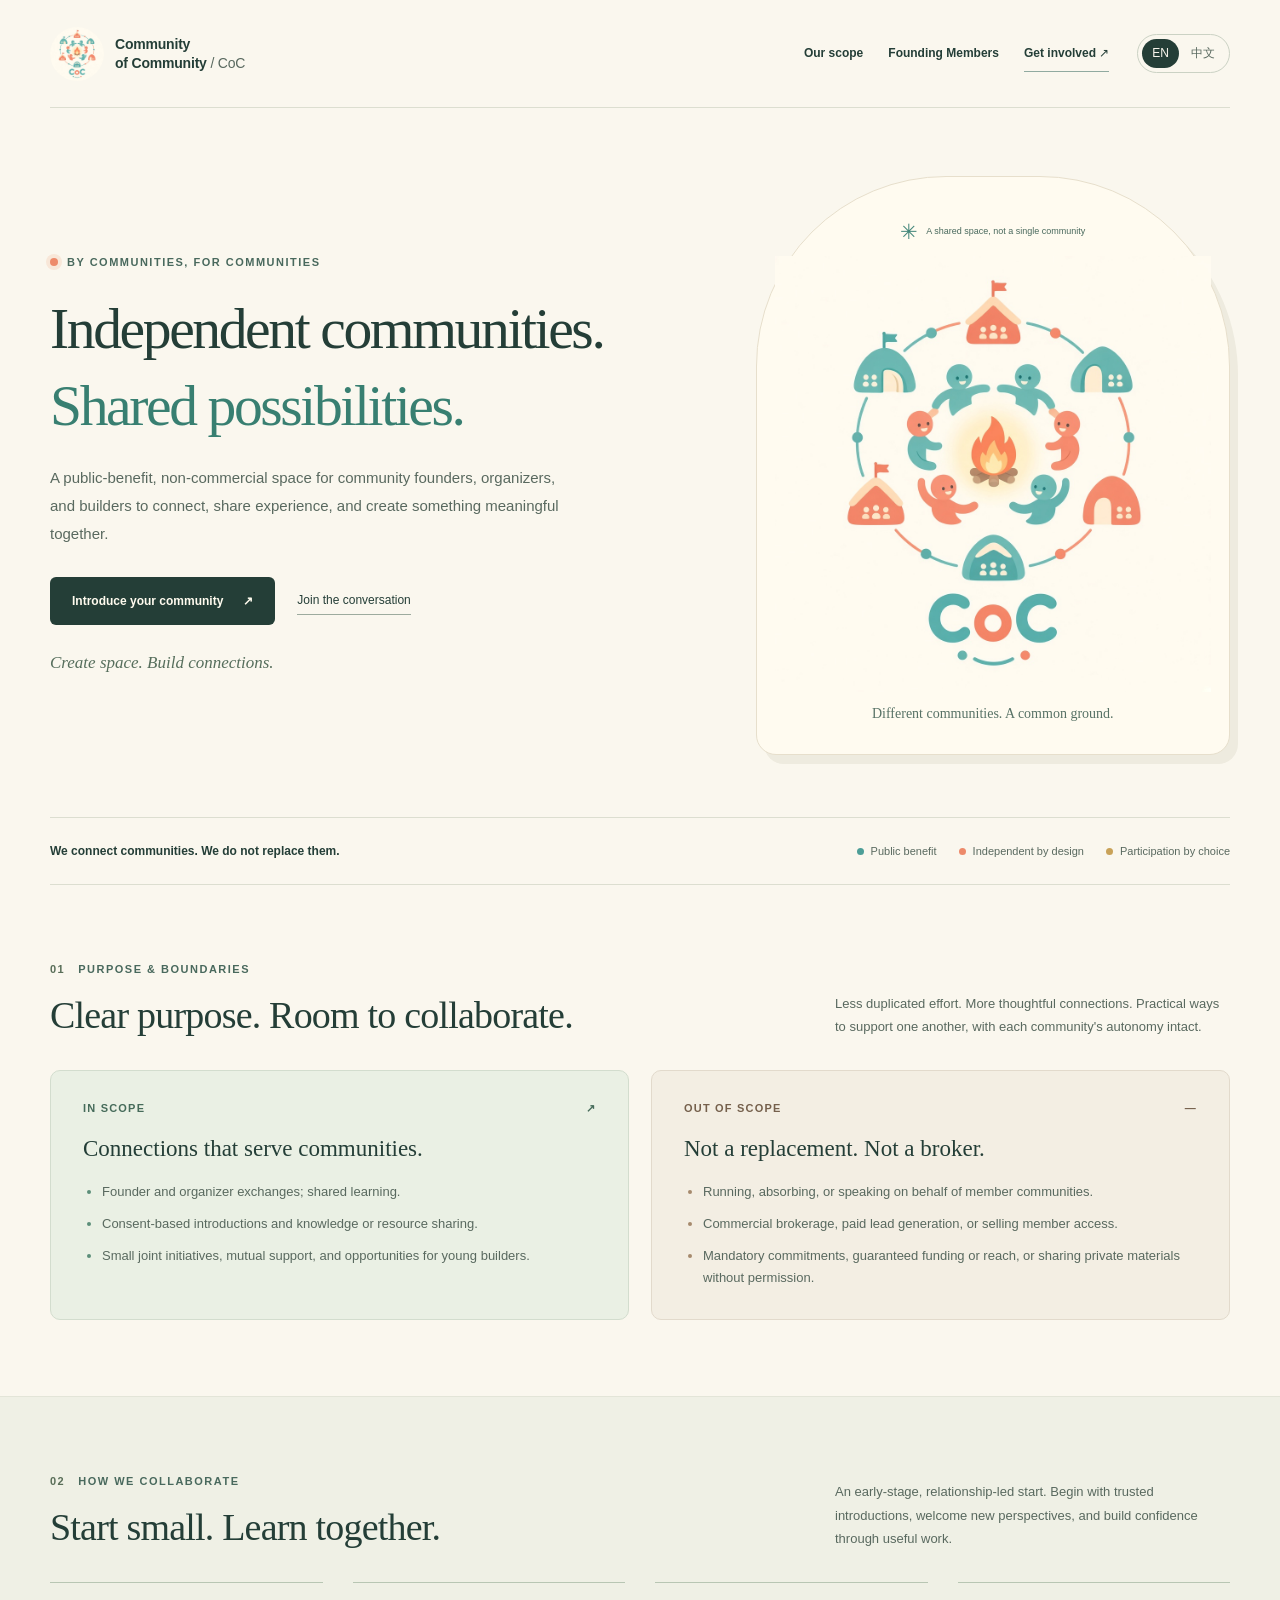
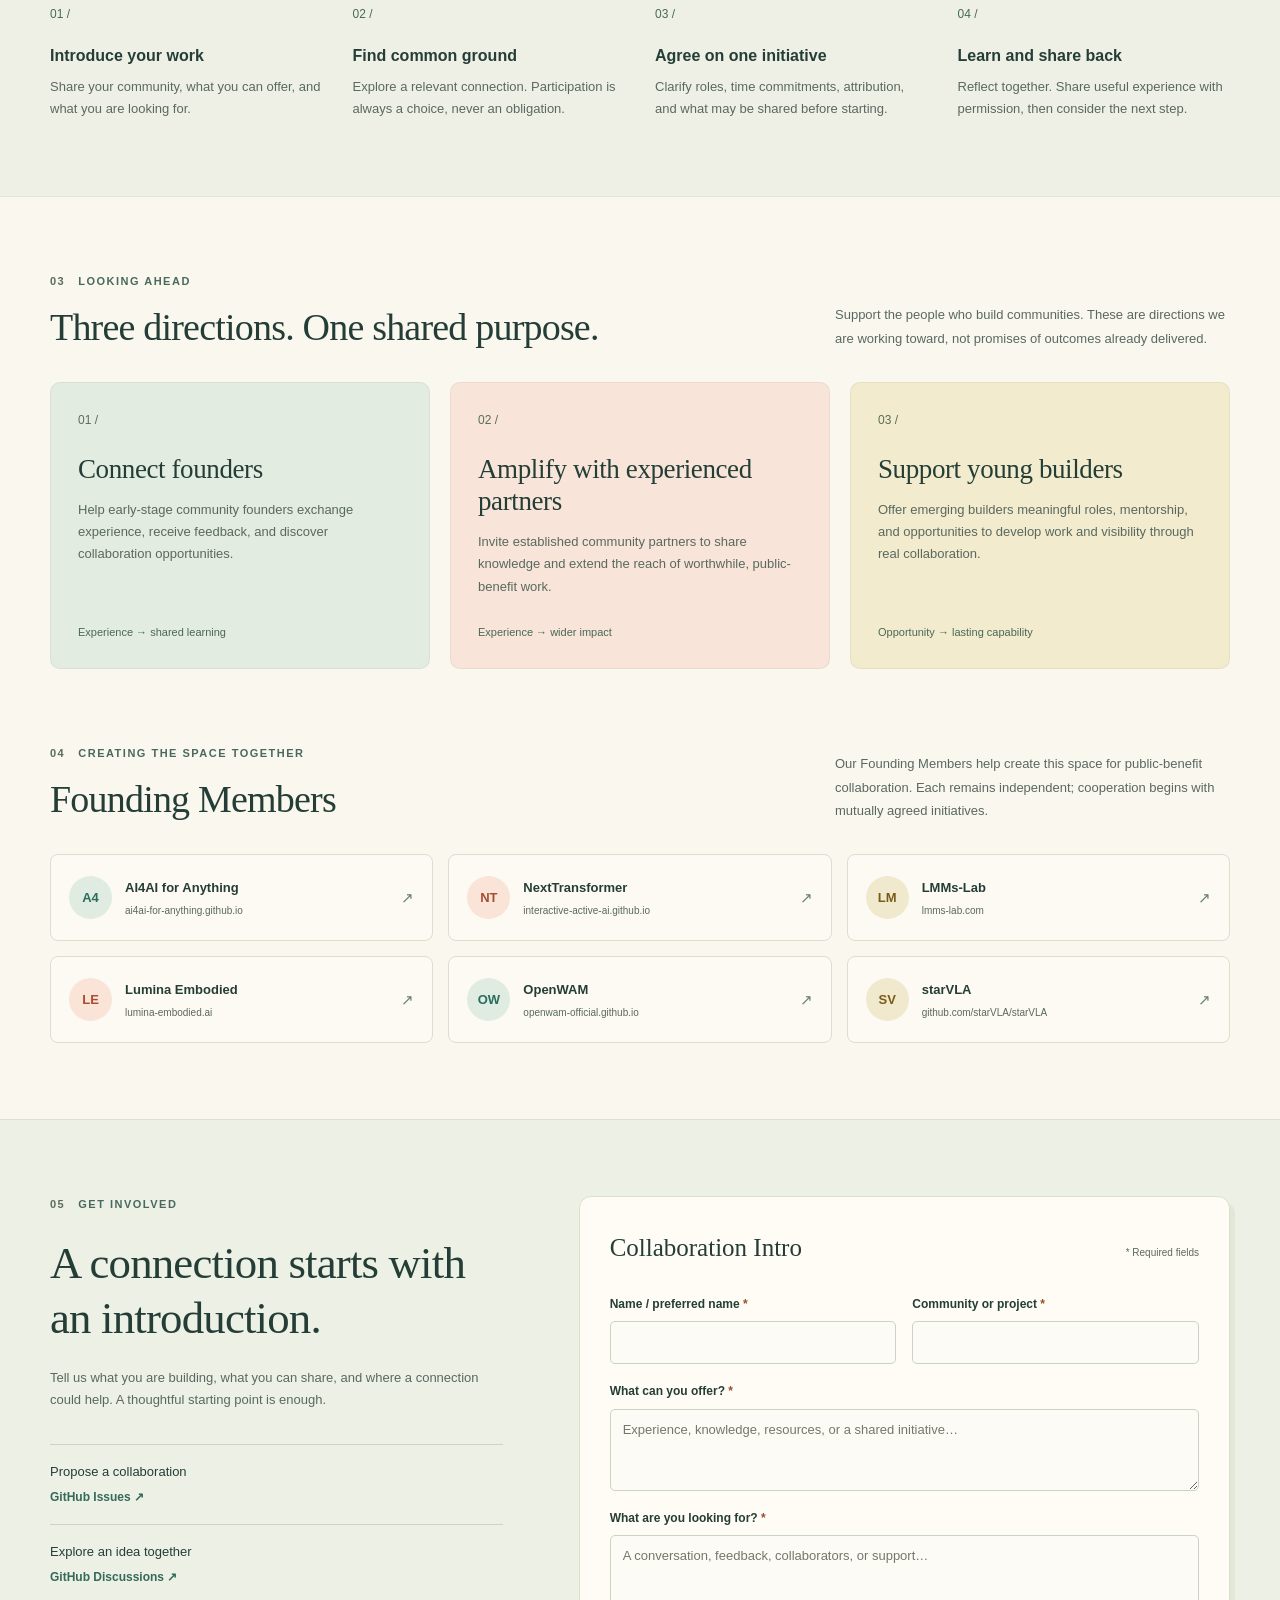
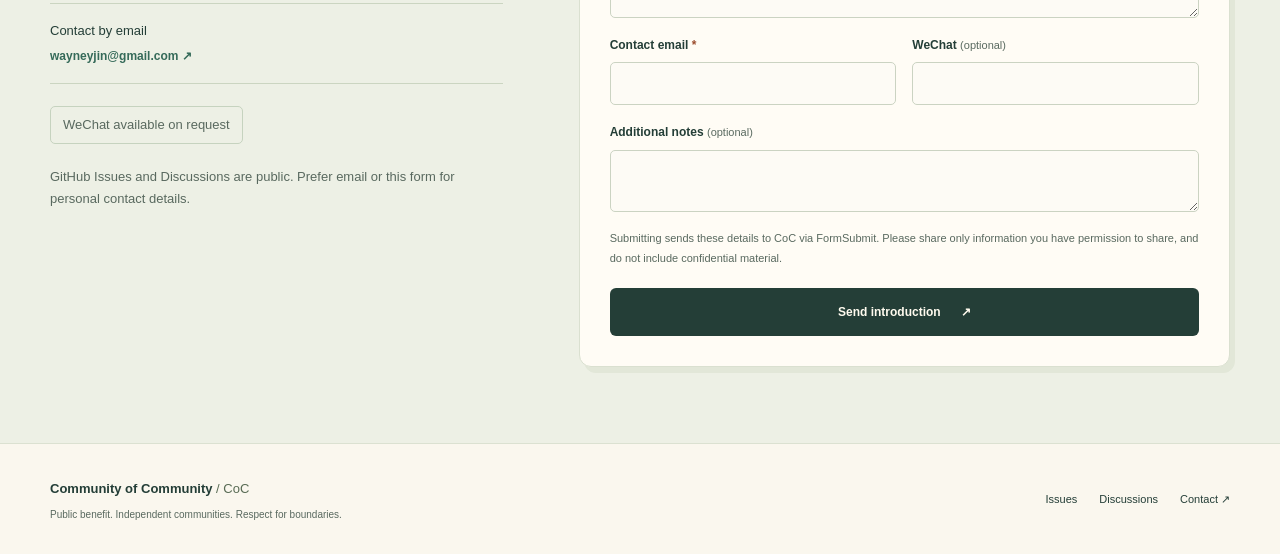
==== docs/index.html @ f5f73487 "Move public site to docs for GitHub Pages. GitHub Pages only allows / or /docs as the publishing pat" ====
<!doctype html>
<html lang="en">
  <head>
    <meta charset="utf-8">
    <meta name="viewport" content="width=device-width, initial-scale=1">
    <meta name="description" content="Community of Community (CoC) is a public-benefit, non-commercial space connecting independent communities through shared learning and collaboration.">
    <meta name="theme-color" content="#faf7ee">
    <meta name="robots" content="index, follow">
    <title>Community of Community — Independent communities. Shared possibilities.</title>
    <link rel="icon" href="assets/coc-logo.png" type="image/png">
    <link rel="stylesheet" href="styles.css">
    <script src="main.js" defer></script>
  </head>
  <body>
    <a class="skip-link" href="#main" data-i18n="skip">Skip to content</a>
    <header class="site-header page-width">
      <a class="brand" href="#top" aria-label="Community of Community">
        <img src="assets/coc-logo.png" width="54" height="54" alt="CoC logo">
        <span>Community<br>of Community<span class="brand-abbreviation"> / CoC</span></span>
      </a>
      <nav class="primary-nav" aria-label="Main navigation" data-i18n-aria="nav.label">
        <a href="#scope" data-i18n="nav.scope">Our scope</a>
        <a href="#members" data-i18n="nav.members">Founding Members</a>
        <a class="nav-contact" href="#collaboration" data-i18n="nav.contact">Get involved ↗</a>
      </nav>
      <div class="language-switch" role="group" aria-label="Language" data-i18n-aria="language.label" hidden>
        <button type="button" data-language="en" aria-pressed="true" lang="en">EN</button>
        <button type="button" data-language="zh" aria-pressed="false" lang="zh-CN">中文</button>
      </div>
    </header>

    <main id="main">
      <section class="hero page-width" id="top" aria-labelledby="hero-title">
        <div class="hero-copy">
          <p class="eyebrow"><span class="status-dot" aria-hidden="true"></span><span data-i18n="hero.eyebrow">By communities, for communities</span></p>
          <h1 id="hero-title"><span data-i18n="hero.titleOne">Independent communities.</span><span class="warm-underline" data-i18n="hero.titleTwo">Shared possibilities.</span></h1>
          <p class="hero-description" data-i18n="hero.description">A public-benefit, non-commercial space for community founders, organizers, and builders to connect, share experience, and create something meaningful together.</p>
          <div class="hero-actions">
            <a class="button button-dark" href="#collaboration"><span data-i18n="hero.action">Introduce your community</span><span aria-hidden="true">↗</span></a>
            <a class="text-link" href="https://github.com/WayneJin0918/Community-of-Community/discussions" data-i18n="hero.discussions">Join the conversation</a>
          </div>
          <p class="hero-footnote" data-i18n="hero.note">Create space. Build connections.</p>
        </div>
        <figure class="hero-visual">
          <div class="visual-topline"><span aria-hidden="true">✳</span><span data-i18n="hero.visualLabel">A shared space, not a single community</span></div>
          <picture>
            <source srcset="assets/coc-logo.png" type="image/png">
            <img class="hero-logo" src="assets/coc-logo.jpg" width="768" height="768" alt="Independent communities connected around a shared campfire" data-i18n-alt="hero.imageAlt" fetchpriority="high">
          </picture>
          <figcaption data-i18n="hero.caption">Different communities. A common ground.</figcaption>
        </figure>
      </section>

      <div class="principles page-width">
        <p data-i18n="principles.summary">We connect communities. We do not replace them.</p>
        <ul aria-label="Principles" data-i18n-aria="principles.label">
          <li><span class="tag-dot teal" aria-hidden="true"></span><span data-i18n="principles.benefit">Public benefit</span></li>
          <li><span class="tag-dot coral" aria-hidden="true"></span><span data-i18n="principles.independence">Independent by design</span></li>
          <li><span class="tag-dot gold" aria-hidden="true"></span><span data-i18n="principles.consent">Participation by choice</span></li>
        </ul>
      </div>

      <section class="section page-width" id="scope" aria-labelledby="scope-title">
        <div class="section-heading">
          <div><p class="eyebrow"><span class="section-number">01</span><span data-i18n="scope.eyebrow">Purpose & boundaries</span></p><h2 id="scope-title" data-i18n="scope.title">Clear purpose. Room to collaborate.</h2></div>
          <p class="section-intro" data-i18n="scope.intro">Less duplicated effort. More thoughtful connections. Practical ways to support one another, with each community's autonomy intact.</p>
        </div>
        <div class="scope-grid">
          <article class="scope-card scope-in">
            <div class="card-topline"><span data-i18n="scope.inLabel">In scope</span><span aria-hidden="true">↗</span></div>
            <h3 data-i18n="scope.inTitle">Connections that serve communities.</h3>
            <ul>
              <li data-i18n="scope.inOne">Founder and organizer exchanges; shared learning.</li>
              <li data-i18n="scope.inTwo">Consent-based introductions and knowledge or resource sharing.</li>
              <li data-i18n="scope.inThree">Small joint initiatives, mutual support, and opportunities for young builders.</li>
            </ul>
          </article>
          <article class="scope-card scope-out">
            <div class="card-topline"><span data-i18n="scope.outLabel">Out of scope</span><span aria-hidden="true">—</span></div>
            <h3 data-i18n="scope.outTitle">Not a replacement. Not a broker.</h3>
            <ul>
              <li data-i18n="scope.outOne">Running, absorbing, or speaking on behalf of member communities.</li>
              <li data-i18n="scope.outTwo">Commercial brokerage, paid lead generation, or selling member access.</li>
              <li data-i18n="scope.outThree">Mandatory commitments, guaranteed funding or reach, or sharing private materials without permission.</li>
            </ul>
          </article>
        </div>
      </section>

      <section class="collaborate-band" id="approach" aria-labelledby="approach-title">
        <div class="section page-width">
          <div class="section-heading">
            <div><p class="eyebrow"><span class="section-number">02</span><span data-i18n="approach.eyebrow">How we collaborate</span></p><h2 id="approach-title" data-i18n="approach.title">Start small. Learn together.</h2></div>
            <p class="section-intro" data-i18n="approach.intro">An early-stage, relationship-led start. Begin with trusted introductions, welcome new perspectives, and build confidence through useful work.</p>
          </div>
          <ol class="steps-grid">
            <li><span class="step-number" aria-hidden="true">01 /</span><h3 data-i18n="approach.oneTitle">Introduce your work</h3><p data-i18n="approach.oneBody">Share your community, what you can offer, and what you are looking for.</p></li>
            <li><span class="step-number" aria-hidden="true">02 /</span><h3 data-i18n="approach.twoTitle">Find common ground</h3><p data-i18n="approach.twoBody">Explore a relevant connection. Participation is always a choice, never an obligation.</p></li>
            <li><span class="step-number" aria-hidden="true">03 /</span><h3 data-i18n="approach.threeTitle">Agree on one initiative</h3><p data-i18n="approach.threeBody">Clarify roles, time commitments, attribution, and what may be shared before starting.</p></li>
            <li><span class="step-number" aria-hidden="true">04 /</span><h3 data-i18n="approach.fourTitle">Learn and share back</h3><p data-i18n="approach.fourBody">Reflect together. Share useful experience with permission, then consider the next step.</p></li>
          </ol>
        </div>
      </section>

      <section class="section page-width" id="goals" aria-labelledby="goals-title">
        <div class="section-heading">
          <div><p class="eyebrow"><span class="section-number">03</span><span data-i18n="goals.eyebrow">Looking ahead</span></p><h2 id="goals-title" data-i18n="goals.title">Three directions. One shared purpose.</h2></div>
          <p class="section-intro" data-i18n="goals.intro">Support the people who build communities. These are directions we are working toward, not promises of outcomes already delivered.</p>
        </div>
        <div class="goals-grid">
          <article class="goal-card goal-teal"><span class="goal-index">01 /</span><h3 data-i18n="goals.oneTitle">Connect founders</h3><p data-i18n="goals.oneBody">Help early-stage community founders exchange experience, receive feedback, and discover collaboration opportunities.</p><span class="goal-tag" data-i18n="goals.oneTag">Experience → shared learning</span></article>
          <article class="goal-card goal-coral"><span class="goal-index">02 /</span><h3 data-i18n="goals.twoTitle">Amplify with experienced partners</h3><p data-i18n="goals.twoBody">Invite established community partners to share knowledge and extend the reach of worthwhile, public-benefit work.</p><span class="goal-tag" data-i18n="goals.twoTag">Experience → wider impact</span></article>
          <article class="goal-card goal-gold"><span class="goal-index">03 /</span><h3 data-i18n="goals.threeTitle">Support young builders</h3><p data-i18n="goals.threeBody">Offer emerging builders meaningful roles, mentorship, and opportunities to develop work and visibility through real collaboration.</p><span class="goal-tag" data-i18n="goals.threeTag">Opportunity → lasting capability</span></article>
        </div>
      </section>

      <section class="section members-section page-width" id="members" aria-labelledby="members-title">
        <div class="section-heading">
          <div><p class="eyebrow"><span class="section-number">04</span><span data-i18n="members.eyebrow">Creating the space together</span></p><h2 id="members-title" data-i18n="members.title">Founding Members</h2></div>
          <p class="section-intro" data-i18n="members.intro">Our Founding Members help create this space for public-benefit collaboration. Each remains independent; cooperation begins with mutually agreed initiatives.</p>
        </div>
        <ul class="member-grid">
          <li><a class="member-card" href="https://ai4ai-for-anything.github.io/" target="_blank" rel="noopener noreferrer"><span class="member-monogram member-teal" aria-hidden="true">A4</span><span class="member-info"><strong>AI4AI for Anything</strong><span>ai4ai-for-anything.github.io</span></span><span aria-hidden="true">↗</span></a></li>
          <li><a class="member-card" href="https://interactive-active-ai.github.io/NextTransformer/" target="_blank" rel="noopener noreferrer"><span class="member-monogram member-coral" aria-hidden="true">NT</span><span class="member-info"><strong>NextTransformer</strong><span>interactive-active-ai.github.io</span></span><span aria-hidden="true">↗</span></a></li>
          <li><a class="member-card" href="https://www.lmms-lab.com/" target="_blank" rel="noopener noreferrer"><span class="member-monogram member-gold" aria-hidden="true">LM</span><span class="member-info"><strong>LMMs-Lab</strong><span>lmms-lab.com</span></span><span aria-hidden="true">↗</span></a></li>
          <li><a class="member-card" href="https://lumina-embodied.ai/" target="_blank" rel="noopener noreferrer"><span class="member-monogram member-coral" aria-hidden="true">LE</span><span class="member-info"><strong>Lumina Embodied</strong><span>lumina-embodied.ai</span></span><span aria-hidden="true">↗</span></a></li>
          <li><a class="member-card" href="https://openwam-official.github.io/" target="_blank" rel="noopener noreferrer"><span class="member-monogram member-teal" aria-hidden="true">OW</span><span class="member-info"><strong>OpenWAM</strong><span>openwam-official.github.io</span></span><span aria-hidden="true">↗</span></a></li>
          <li><a class="member-card" href="https://github.com/starVLA/starVLA" target="_blank" rel="noopener noreferrer"><span class="member-monogram member-gold" aria-hidden="true">SV</span><span class="member-info"><strong>starVLA</strong><span>github.com/starVLA/starVLA</span></span><span aria-hidden="true">↗</span></a></li>
        </ul>
      </section>

      <section class="contact-section" id="collaboration" aria-labelledby="contact-title">
        <div class="section page-width contact-layout">
          <div class="contact-copy">
            <p class="eyebrow"><span class="section-number">05</span><span data-i18n="contact.eyebrow">Get involved</span></p>
            <h2 id="contact-title" data-i18n="contact.title">A connection starts with an introduction.</h2>
            <p data-i18n="contact.intro">Tell us what you are building, what you can share, and where a connection could help. A thoughtful starting point is enough.</p>
            <div class="contact-links">
              <a href="https://github.com/WayneJin0918/Community-of-Community/issues"><span data-i18n="contact.issues">Propose a collaboration</span><span>GitHub Issues ↗</span></a>
              <a href="https://github.com/WayneJin0918/Community-of-Community/discussions"><span data-i18n="contact.discussions">Explore an idea together</span><span>GitHub Discussions ↗</span></a>
              <a href="mailto:wayneyjin@gmail.com"><span data-i18n="contact.email">Contact by email</span><span>wayneyjin@gmail.com ↗</span></a>
            </div>
            <p class="wechat-note" data-wechat data-i18n="contact.wechat">WeChat available on request</p>
            <p class="contact-boundary" data-i18n="contact.boundary">GitHub conversations are shared with people who have repository access. Please use email or this form for personal contact details.</p>
          </div>
          <form class="intro-form" id="intro-form" action="https://formsubmit.co/wayneyjin@gmail.com" method="POST" aria-labelledby="form-title" aria-describedby="form-privacy">
            <div class="form-heading"><h3 id="form-title" data-i18n="form.title">Collaboration Intro</h3><p data-i18n="form.required">* Required fields</p></div>
            <input type="hidden" name="_subject" value="CoC — Collaboration Intro">
            <input type="hidden" name="_template" value="table">
            <input type="hidden" name="_next" value="https://waynejin0918.github.io/Community-of-Community/?submitted=1">
            <div class="honeypot" aria-hidden="true"><label for="form-honey">Leave this field empty</label><input type="text" id="form-honey" name="_honey" tabindex="-1" autocomplete="off"></div>
            <div class="form-row">
              <div class="form-field"><label for="intro-name"><span data-i18n="form.name">Name / preferred name</span> <span aria-hidden="true">*</span></label><input id="intro-name" name="name" autocomplete="name" required maxlength="120"></div>
              <div class="form-field"><label for="intro-community"><span data-i18n="form.community">Community or project</span> <span aria-hidden="true">*</span></label><input id="intro-community" name="community" autocomplete="organization" required maxlength="200"></div>
            </div>
            <div class="form-field"><label for="intro-offer"><span data-i18n="form.offer">What can you offer?</span> <span aria-hidden="true">*</span></label><textarea id="intro-offer" name="offer" required maxlength="3000" rows="3" placeholder="Experience, knowledge, resources, or a shared initiative…" data-i18n-placeholder="form.offerPlaceholder"></textarea></div>
            <div class="form-field"><label for="intro-seeking"><span data-i18n="form.seeking">What are you looking for?</span> <span aria-hidden="true">*</span></label><textarea id="intro-seeking" name="seeking" required maxlength="3000" rows="3" placeholder="A conversation, feedback, collaborators, or support…" data-i18n-placeholder="form.seekingPlaceholder"></textarea></div>
            <div class="form-row">
              <div class="form-field"><label for="intro-email"><span data-i18n="form.email">Contact email</span> <span aria-hidden="true">*</span></label><input type="email" id="intro-email" name="email" autocomplete="email" required maxlength="254"></div>
              <div class="form-field"><label for="intro-wechat"><span data-i18n="form.wechat">WeChat</span> <span class="optional" data-i18n="form.optional">(optional)</span></label><input id="intro-wechat" name="wechat" maxlength="120" autocomplete="off"></div>
            </div>
            <div class="form-field"><label for="intro-notes"><span data-i18n="form.notes">Additional notes</span> <span class="optional" data-i18n="form.optional">(optional)</span></label><textarea id="intro-notes" name="notes" maxlength="3000" rows="2"></textarea></div>
            <p class="form-privacy" id="form-privacy" data-i18n="form.privacy">Submitting sends these details to CoC via FormSubmit. Please share only information you have permission to share, and do not include confidential material.</p>
            <button class="button button-dark submit-button" type="submit"><span data-i18n="form.submit" id="submit-label">Send introduction</span><span aria-hidden="true">↗</span></button>
            <p class="form-status" id="form-status" role="status" aria-live="polite" aria-atomic="true" tabindex="-1"></p>
            <noscript><p class="form-privacy">You can submit without JavaScript. FormSubmit will open a confirmation or thank-you page.</p></noscript>
          </form>
        </div>
      </section>
    </main>

    <footer class="site-footer page-width">
      <div><a class="footer-brand" href="#top">Community of Community <span>/ CoC</span></a><p data-i18n="footer.note">Public benefit. Independent communities. Respect for boundaries.</p></div>
      <nav aria-label="Community links" data-i18n-aria="footer.links"><a href="https://github.com/WayneJin0918/Community-of-Community/issues">Issues</a><a href="https://github.com/WayneJin0918/Community-of-Community/discussions">Discussions</a><a href="mailto:wayneyjin@gmail.com" data-i18n="footer.contact">Contact ↗</a></nav>
    </footer>
  </body>
</html>
---- docs/styles.css ----
:root {
  color-scheme: light;
  --paper: #faf7ee;
  --ink: #243e37;
  --muted: #59695f;
  --line: #dcded0;
  --teal: #4c9e97;
  --coral: #ed8a6a;
  --gold: #c9a258;
  --serif: Georgia, "Times New Roman", "Noto Serif CJK SC", "Songti SC", SimSun, serif;
  --sans: -apple-system, BlinkMacSystemFont, "Segoe UI", "PingFang SC", "Microsoft YaHei", sans-serif;
}

* { box-sizing: border-box; }
html { scroll-behavior: smooth; scroll-padding-top: 28px; }
body { margin: 0; background: var(--paper); color: var(--ink); font-family: var(--sans); font-size: 15px; line-height: 1.7; }
h1, h2, h3, p, figure { margin: 0; }
a { color: inherit; text-decoration: none; }
button, input, textarea { font: inherit; }
button { cursor: pointer; }
img { display: block; max-width: 100%; height: auto; }
[hidden] { display: none !important; }
:focus-visible { outline: 3px solid #377e72; outline-offset: 5px; }
::selection { background: #f3d4b4; color: var(--ink); }
.page-width { width: min(1180px, calc(100% - 96px)); margin-inline: auto; }
.skip-link { position: absolute; top: -100px; left: 20px; z-index: 10; padding: 10px 18px; border-radius: 8px; background: var(--ink); color: var(--paper); }
.skip-link:focus { top: 12px; }

.site-header { display: flex; align-items: center; gap: 28px; min-height: 108px; border-bottom: 1px solid var(--line); }
.brand { display: flex; align-items: center; gap: 11px; margin-right: auto; font-size: 14px; font-weight: 650; line-height: 1.3; letter-spacing: -.2px; }
.brand img { border-radius: 50%; }
.brand-abbreviation { color: var(--muted); font-weight: 400; }
.primary-nav { display: flex; align-items: center; gap: 25px; font-size: 12px; font-weight: 550; }
.primary-nav a { padding-block: 8px; }
.primary-nav a:hover, .site-footer a:hover { color: #2d7b6e; }
.nav-contact { border-bottom: 1px solid #90aaa0; }
.language-switch { display: flex; padding: 4px; gap: 2px; border: 1px solid #cbd2c4; border-radius: 24px; }
.language-switch button { border: 0; border-radius: 20px; padding: 6px 10px; background: transparent; color: var(--muted); font-size: 12px; line-height: 1.4; }
.language-switch button[aria-pressed="true"] { background: var(--ink); color: var(--paper); }
.language-switch button:hover:not([aria-pressed="true"]) { background: #e8ecdf; }

.hero { display: grid; grid-template-columns: 1.35fr 1fr; align-items: center; gap: 65px; padding-block: 68px 62px; }
.eyebrow { display: flex; align-items: center; gap: 9px; font-size: 11px; font-weight: 650; line-height: 1.6; letter-spacing: 1.5px; text-transform: uppercase; color: #49695d; }
.status-dot { width: 8px; height: 8px; background: var(--coral); border-radius: 50%; box-shadow: 0 0 0 4px #f8e7d8; }
h1 { margin-top: 25px; font-family: var(--serif); font-size: clamp(40px, 4.5vw, 62px); line-height: 1.13; font-weight: 500; letter-spacing: -2.4px; }
h1 > span { display: block; }
.warm-underline { margin-top: 12px; color: #387f71; }
.hero-description { max-width: 510px; margin-top: 26px; font-size: 15px; line-height: 1.85; color: var(--muted); }
.hero-actions { display: flex; align-items: center; flex-wrap: wrap; gap: 22px; margin-top: 29px; }
.button { display: inline-flex; align-items: center; justify-content: center; gap: 20px; padding: 14px 21px; border: 1px solid transparent; border-radius: 6px; font-size: 12px; font-weight: 600; line-height: 1.5; transition: background .2s, transform .2s; }
.button-dark { background: var(--ink); color: #fffbef; }
.button-dark:hover:not(:disabled) { background: #356458; transform: translateY(-2px); }
.button:disabled { cursor: wait; opacity: .7; }
.text-link { padding-block: 4px; border-bottom: 1px solid #9dab9e; font-size: 12px; }
.text-link:hover { border-color: var(--ink); }
.hero-footnote { margin-top: 24px; font-family: var(--serif); font-size: 17px; font-style: italic; color: #566e5c; }
.hero-visual { padding: 27px 18px 28px; background: #fffbf0; border: 1px solid #e7dfcc; border-radius: 190px 190px 20px 20px; box-shadow: 8px 9px 0 #eeebdf; }
.visual-topline { display: flex; align-items: center; justify-content: center; gap: 8px; margin-top: 10px; font-size: 9px; color: #49695d; }
.visual-topline > span:first-child { font-size: 21px; color: #43867a; }
.hero-logo { width: 100%; margin-block: 6px 10px; }
.hero-visual figcaption { text-align: center; font-family: var(--serif); font-size: 14px; color: #587266; }
.principles { display: flex; align-items: center; justify-content: space-between; gap: 24px; border-block: 1px solid var(--line); padding-block: 23px; font-size: 12px; }
.principles > p { font-weight: 550; }
.principles ul { display: flex; flex-wrap: wrap; gap: 22px; list-style: none; margin: 0; padding: 0; font-size: 11px; color: var(--muted); }
.principles li { display: flex; align-items: center; gap: 7px; }
.tag-dot { width: 7px; height: 7px; border-radius: 50%; flex-shrink: 0; }
.teal { background: var(--teal); }
.coral { background: var(--coral); }
.gold { background: var(--gold); }

.section { padding-block: 76px; }
.section-heading { display: flex; align-items: flex-end; justify-content: space-between; gap: 48px; margin-bottom: 32px; }
.section-heading > div { flex: 1.4; }
.section-number { color: #596e58; margin-right: 4px; font-variant-numeric: tabular-nums; }
h2 { margin-top: 13px; font-family: var(--serif); font-size: clamp(28px, 3vw, 38px); line-height: 1.22; font-weight: 500; letter-spacing: -.8px; }
.section-intro { flex: 1; max-width: 395px; font-size: 13px; line-height: 1.8; color: var(--muted); }
.scope-grid { display: grid; grid-template-columns: 1fr 1fr; gap: 22px; }
.scope-card { padding: 28px 32px 30px; border: 1px solid #d3ddce; border-radius: 10px; }
.scope-in { background: #eaf0e4; }
.scope-out { background: #f3eee3; border-color: #e2dacc; }
.card-topline { display: flex; justify-content: space-between; text-transform: uppercase; font-size: 11px; font-weight: 650; letter-spacing: 1.2px; color: #466b5a; }
.scope-out .card-topline { color: #75604c; }
.scope-card h3 { margin-top: 15px; font-family: var(--serif); font-size: 23px; font-weight: 500; line-height: 1.35; }
.scope-card ul { padding-left: 19px; margin-block: 17px 0; color: var(--muted); font-size: 13px; }
.scope-card li + li { margin-top: 10px; }
.scope-card li::marker { color: #5c8e79; }
.scope-out li::marker { color: #a68a6d; }
.collaborate-band { background: #eff0e5; border-block: 1px solid #e3e5d8; }
.steps-grid { display: grid; grid-template-columns: repeat(4, minmax(0, 1fr)); gap: 30px; list-style: none; margin: 0; padding: 0; }
.steps-grid li { padding-top: 17px; border-top: 1px solid #b8c6b3; }
.step-number { color: #466b55; font-size: 12px; font-variant-numeric: tabular-nums; }
.steps-grid h3 { margin-block: 18px 9px; font-size: 16px; line-height: 1.45; font-weight: 600; }
.steps-grid p { color: var(--muted); font-size: 13px; }
.goals-grid { display: grid; grid-template-columns: repeat(3, minmax(0, 1fr)); gap: 20px; }
.goal-card { display: flex; flex-direction: column; padding: 27px; border: 1px solid #243e3710; border-radius: 10px; }
.goal-teal { background: #e3ece1; }
.goal-coral { background: #f8e4d8; }
.goal-gold { background: #f2ebce; }
.goal-index { color: #596d59; font-size: 12px; }
.goal-card h3 { margin-block: 22px 14px; font-family: var(--serif); font-size: 27px; font-weight: 500; line-height: 1.2; letter-spacing: -.4px; }
.goal-card p { color: var(--muted); font-size: 13px; }
.goal-tag { display: block; margin-top: auto; padding-top: 25px; color: #496857; font-size: 11px; }
.members-section { padding-top: 0; }
.member-grid { display: grid; grid-template-columns: repeat(3, minmax(0, 1fr)); gap: 15px; list-style: none; margin: 0; padding: 0; }
.member-card { display: flex; align-items: center; gap: 13px; height: 100%; padding: 21px 18px; border: 1px solid var(--line); border-radius: 8px; background: #fdfaf3; transition: border-color .2s, transform .2s; }
.member-card:hover { border-color: #83aa95; transform: translateY(-3px); }
.member-monogram { display: grid; place-items: center; width: 43px; height: 43px; border-radius: 50%; flex-shrink: 0; font-size: 13px; font-weight: 650; }
.member-teal { background: #e0ece2; color: #286d60; }
.member-coral { background: #fae3d7; color: #a74d32; }
.member-gold { background: #f1e9ce; color: #795b19; }
.member-info { flex: 1; min-width: 0; }
.member-info strong { display: block; font-size: 13px; font-weight: 600; }
.member-info > span { display: block; margin-top: 3px; color: var(--muted); font-size: 10px; overflow-wrap: anywhere; }
.member-card > span:last-child { color: #68836c; }

.contact-section { background: #edf0e5; border-block: 1px solid #dbe1d1; }
.contact-layout { display: grid; grid-template-columns: .82fr 1.18fr; gap: 76px; align-items: start; }
.contact-copy h2 { margin-top: 22px; font-size: clamp(34px, 3.5vw, 45px); }
.contact-copy > p:not(.eyebrow) { margin-top: 22px; color: var(--muted); font-size: 13px; }
.contact-links { margin-top: 33px; }
.contact-links a { display: flex; flex-direction: column; gap: 4px; padding-block: 16px; border-bottom: 1px solid #cbd5c1; }
.contact-links a:first-child { border-top: 1px solid #cbd5c1; }
.contact-links a > span:first-child { font-size: 13px; }
.contact-links a > span:last-child { font-size: 12px; font-weight: 600; overflow-wrap: anywhere; color: #356a59; }
.contact-links a:hover > span:last-child { text-decoration: underline; text-underline-offset: 4px; }
.contact-copy .wechat-note { display: inline-block; padding: 7px 12px; border: 1px solid #c6d3bf; border-radius: 5px; font-size: 11px; }
.contact-copy .contact-boundary { font-size: 11px; }
.intro-form { padding: 30px; border: 1px solid #dae0d0; border-radius: 12px; background: #fffcf5; box-shadow: 5px 6px 0 #e2e7d8; }
.form-heading { display: flex; align-items: baseline; justify-content: space-between; gap: 16px; margin-bottom: 24px; }
.form-heading h3 { font-family: var(--serif); font-size: 25px; font-weight: 500; }
.form-heading p { color: var(--muted); font-size: 10px; }
.form-row { display: grid; grid-template-columns: 1fr 1fr; gap: 16px; }
.form-field { min-width: 0; margin-bottom: 17px; }
.form-field label { display: block; margin-bottom: 7px; font-size: 12px; font-weight: 600; }
.form-field label > span[aria-hidden] { color: #9b4c2d; }
.optional { font-weight: 400; color: var(--muted); font-size: 11px; }
.form-field input, .form-field textarea { display: block; width: 100%; min-height: 43px; padding: 10px 12px; border: 1px solid #cbd3c2; border-radius: 5px; background: #fdfbf5; color: var(--ink); font-size: 13px; line-height: 1.55; transition: border-color .2s; }
.form-field textarea { resize: vertical; }
.form-field input:focus, .form-field textarea:focus { outline: 2px solid #4e8875; outline-offset: 1px; border-color: #4e8875; }
.form-field [aria-invalid="true"] { border-color: #a34d34; }
.form-field input::placeholder, .form-field textarea::placeholder { color: #73786a; opacity: 1; }
.form-privacy { color: var(--muted); font-size: 11px; line-height: 1.8; }
.submit-button { width: 100%; margin-top: 20px; }
.form-status { font-size: 12px; overflow-wrap: anywhere; }
.form-status:not(:empty) { margin-top: 16px; padding: 12px; border-radius: 5px; background: #e6efe2; color: #2c624f; }
.form-status[data-state="error"], .form-status[data-state="invalid"], .form-status[data-state="pending"] { background: #fae8dc; color: #85412d; }
.honeypot { display: none; }
.site-footer { display: flex; justify-content: space-between; align-items: center; gap: 24px; padding-block: 31px; }
.footer-brand { font-size: 13px; font-weight: 650; }
.footer-brand span { color: #586b54; font-weight: 400; }
.site-footer p { margin-top: 5px; font-size: 10px; color: var(--muted); }
.site-footer nav { display: flex; flex-wrap: wrap; gap: 22px; font-size: 11px; }

html[lang="zh-CN"] h1 { font-size: clamp(36px, 4vw, 54px); letter-spacing: 0; line-height: 1.3; }
html[lang="zh-CN"] h2, html[lang="zh-CN"] h3 { letter-spacing: 0; line-height: 1.45; }
html[lang="zh-CN"] .hero-footnote { font-style: normal; font-size: 14px; }
html[lang="zh-CN"] .eyebrow { letter-spacing: 1px; }

@media (min-width: 1440px) {
  .hero { gap: 86px; padding-block: 82px 76px; }
}

@media (max-width: 1050px) {
  .page-width { width: calc(100% - 64px); }
  .site-header { gap: 18px; }
  .primary-nav { gap: 18px; font-size: 11px; }
  .hero { gap: 36px; }
  h1 { font-size: 45px; letter-spacing: -1.8px; }
  .hero-actions { gap: 16px; }
  .principles { flex-wrap: wrap; gap: 12px; }
  .section-heading { gap: 28px; }
  .steps-grid { gap: 24px; }
  .member-grid { grid-template-columns: repeat(2, minmax(0, 1fr)); }
  .contact-layout { gap: 38px; }
  .intro-form { padding: 24px; }
  .form-row { grid-template-columns: 1fr; gap: 0; }
}

@media (max-width: 760px) {
  .page-width { width: calc(100% - 40px); }
  .site-header { flex-wrap: wrap; min-height: 0; padding-block: 18px 14px; gap: 15px; }
  .brand { font-size: 12px; }
  .brand img { width: 44px; height: 44px; }
  .primary-nav { order: 3; width: 100%; justify-content: space-between; gap: 12px; }
  .language-switch { margin-left: auto; }
  .hero { grid-template-columns: 1fr; gap: 38px; padding-block: 44px; }
  h1 { font-size: clamp(40px, 7.3vw, 56px); letter-spacing: -1.8px; }
  .hero-description { max-width: 600px; font-size: 14px; }
  .hero-visual { width: min(420px, 90%); margin-inline: auto; }
  .principles ul { gap: 15px; }
  .section { padding-block: 52px; }
  .section-heading { display: block; margin-bottom: 26px; }
  .section-intro { max-width: none; margin-top: 18px; }
  .scope-grid { gap: 16px; }
  .scope-card { padding: 24px; }
  .scope-card h3 { font-size: 21px; }
  .steps-grid { grid-template-columns: repeat(2, minmax(0, 1fr)); gap: 30px 24px; }
  .goals-grid { grid-template-columns: 1fr; gap: 16px; }
  .goal-card { padding: 25px; }
  .goal-card h3 { margin-top: 16px; }
  .members-section { padding-top: 0; }
  .contact-layout { grid-template-columns: 1fr; gap: 32px; }
  .contact-copy h2 { max-width: 500px; font-size: 38px; }
  .contact-links { margin-top: 23px; }
  .form-row { grid-template-columns: 1fr 1fr; gap: 16px; }
  .site-footer { flex-wrap: wrap; padding-block: 26px; gap: 18px; }
}

@media (max-width: 460px) {
  .page-width { width: calc(100% - 36px); }
  .eyebrow { font-size: 10px; letter-spacing: 1px; }
  h1 { font-size: clamp(34px, 9.5vw, 43px); letter-spacing: -1.4px; }
  html[lang="zh-CN"] h1 { font-size: clamp(29px, 8.5vw, 38px); }
  .hero-actions { align-items: flex-start; flex-direction: column; gap: 15px; }
  .hero-visual { width: 94%; padding: 21px 16px; }
  .visual-topline { font-size: 8px; }
  .principles { font-size: 11px; }
  .principles ul { gap: 9px 15px; font-size: 10px; }
  .scope-grid, .member-grid { grid-template-columns: 1fr; }
  .steps-grid { gap: 26px 18px; }
  .steps-grid h3 { font-size: 15px; }
  .steps-grid p { font-size: 12px; }
  .contact-copy h2 { font-size: 34px; }
  .intro-form { padding: 23px 18px; }
  .form-heading h3 { font-size: 23px; }
  .form-row { grid-template-columns: 1fr; gap: 0; }
  .form-field input, .form-field textarea { font-size: 16px; }
  .site-footer nav { gap: 20px; }
}

@media (prefers-reduced-motion: reduce) {
  html { scroll-behavior: auto; }
  *, *::before, *::after { transition: none !important; }
}
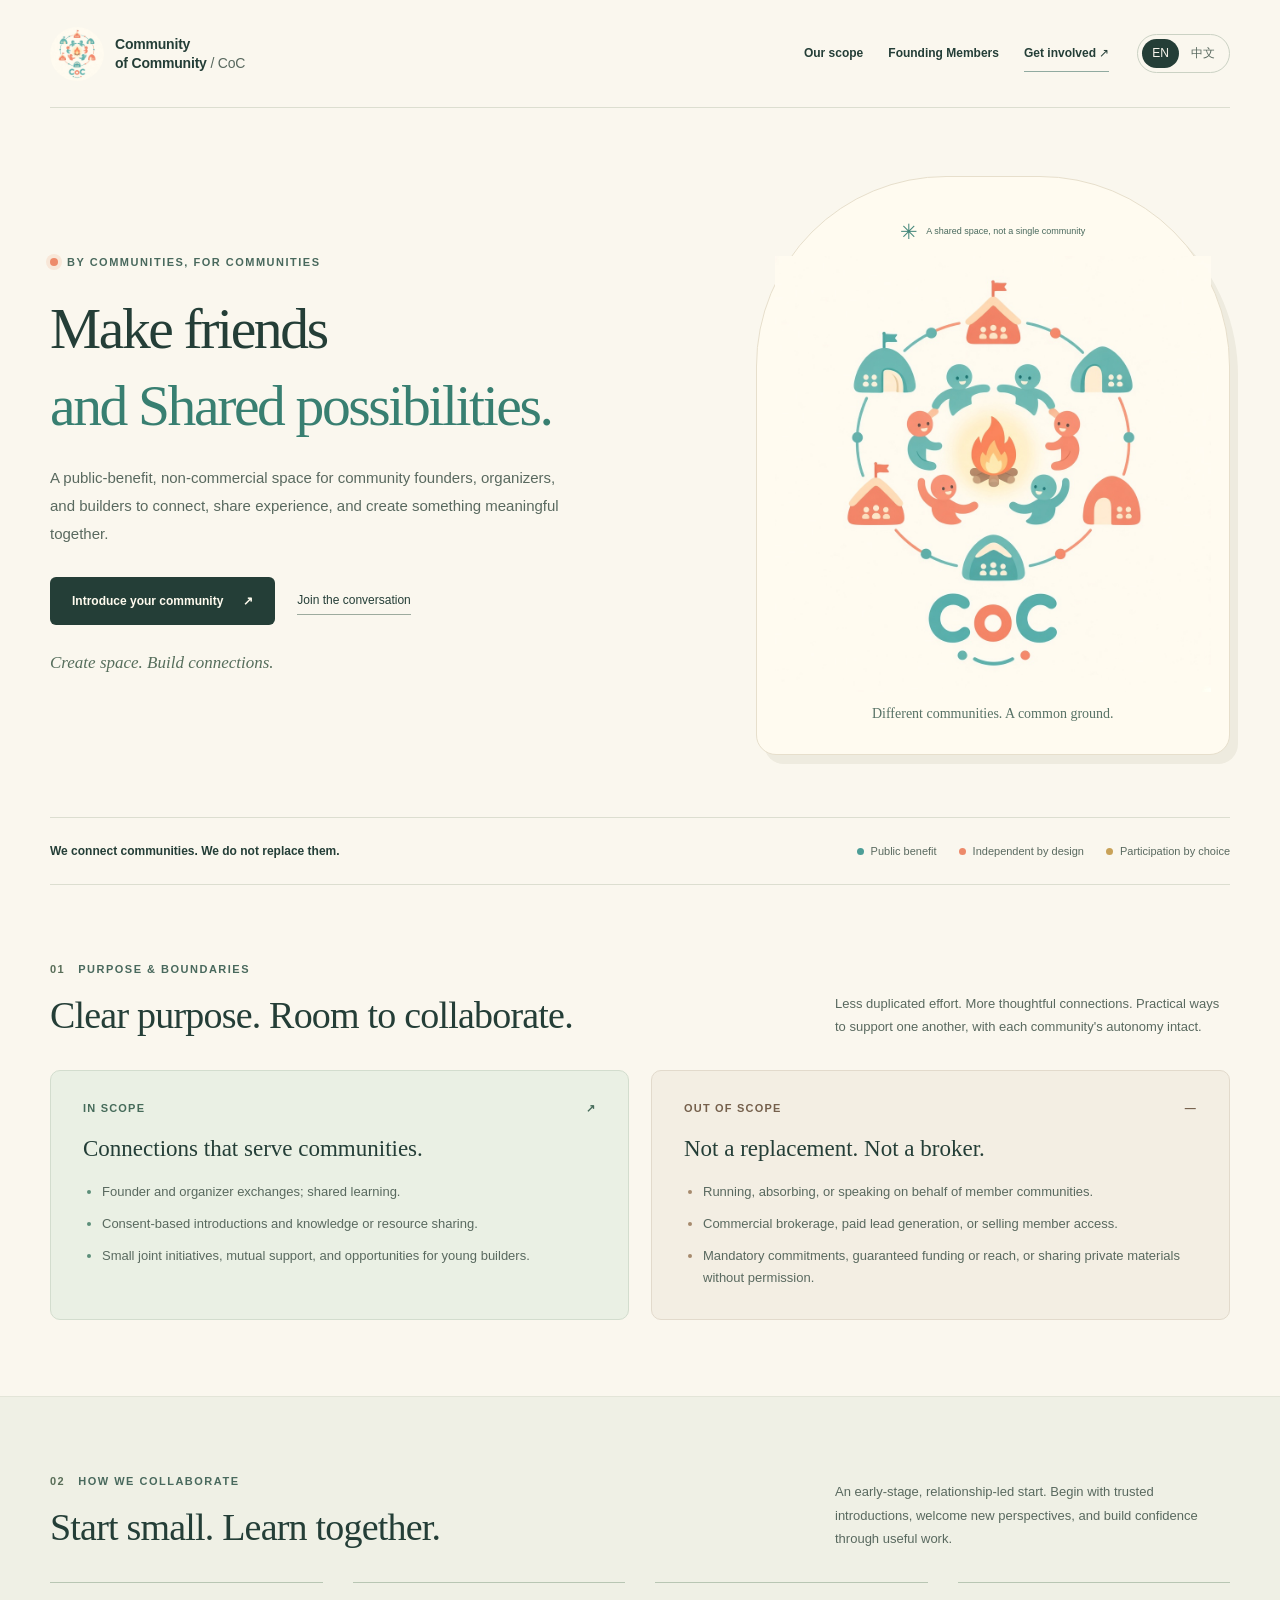
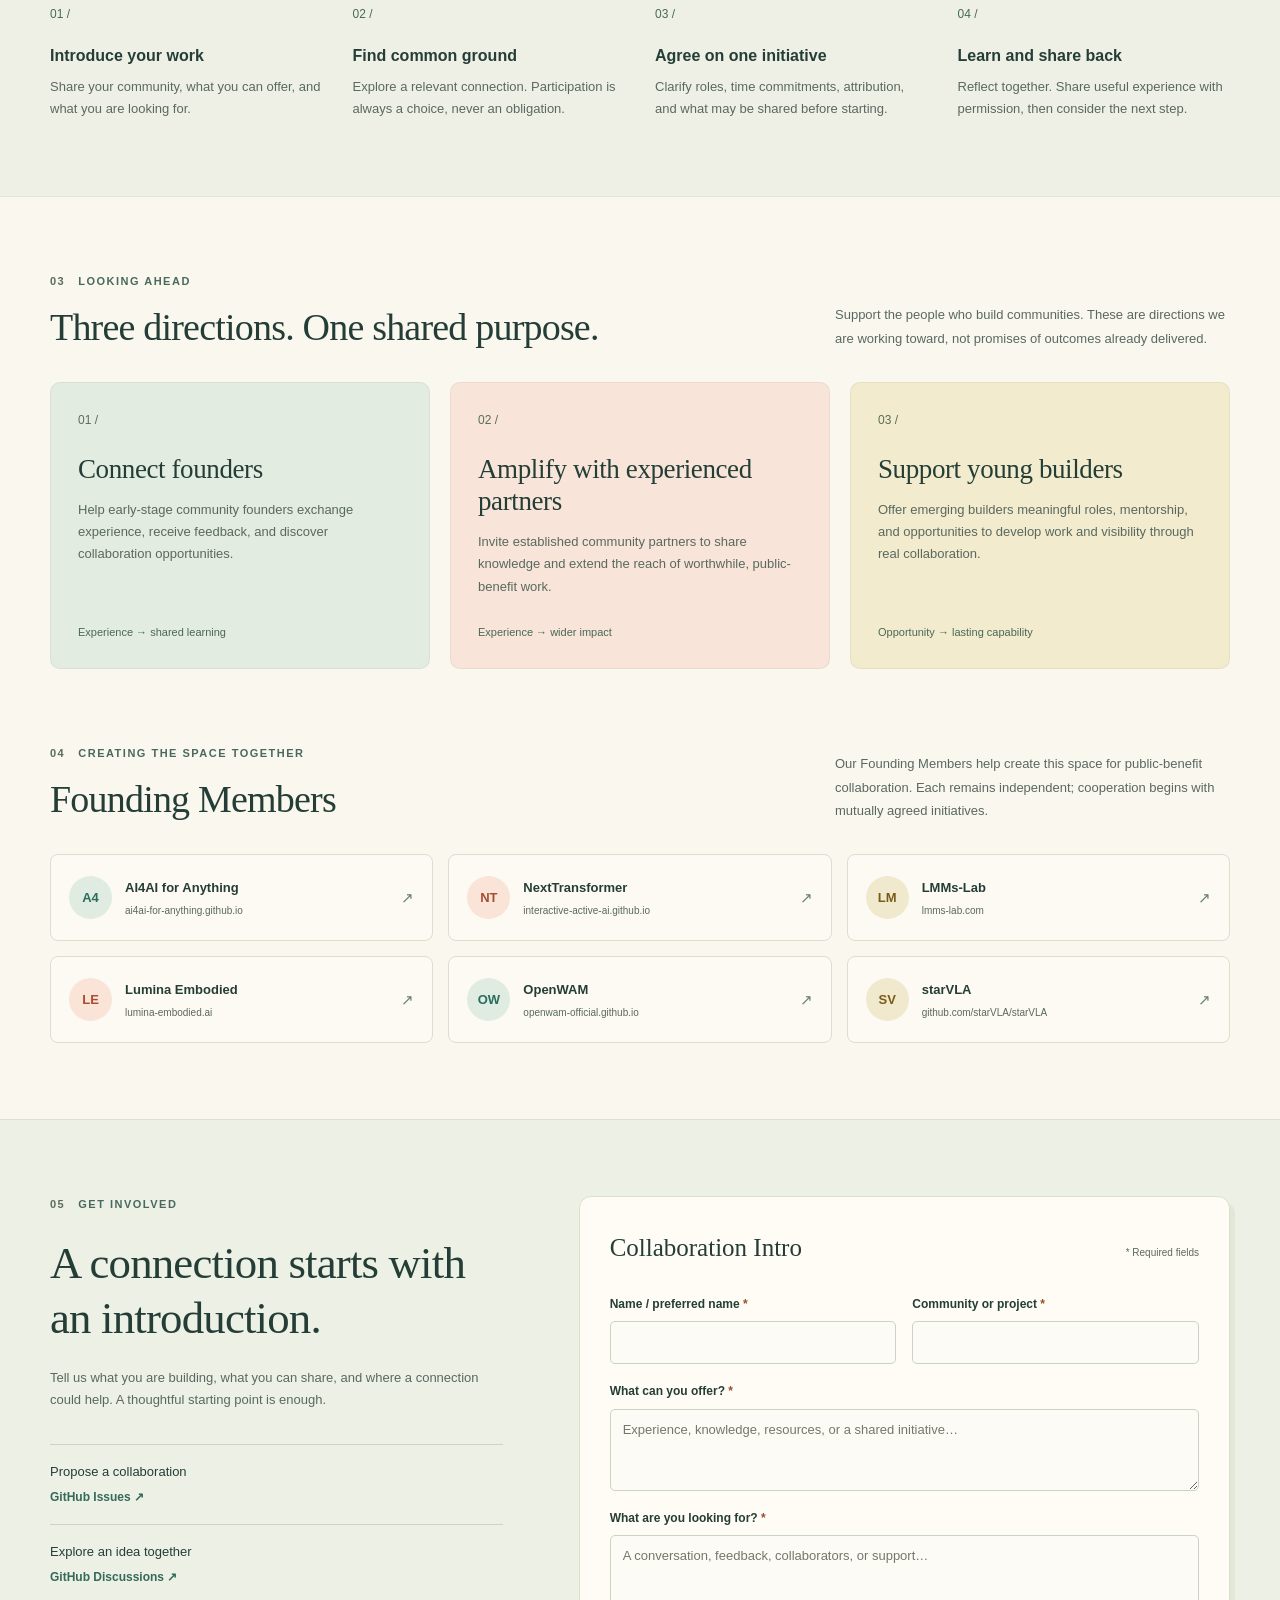
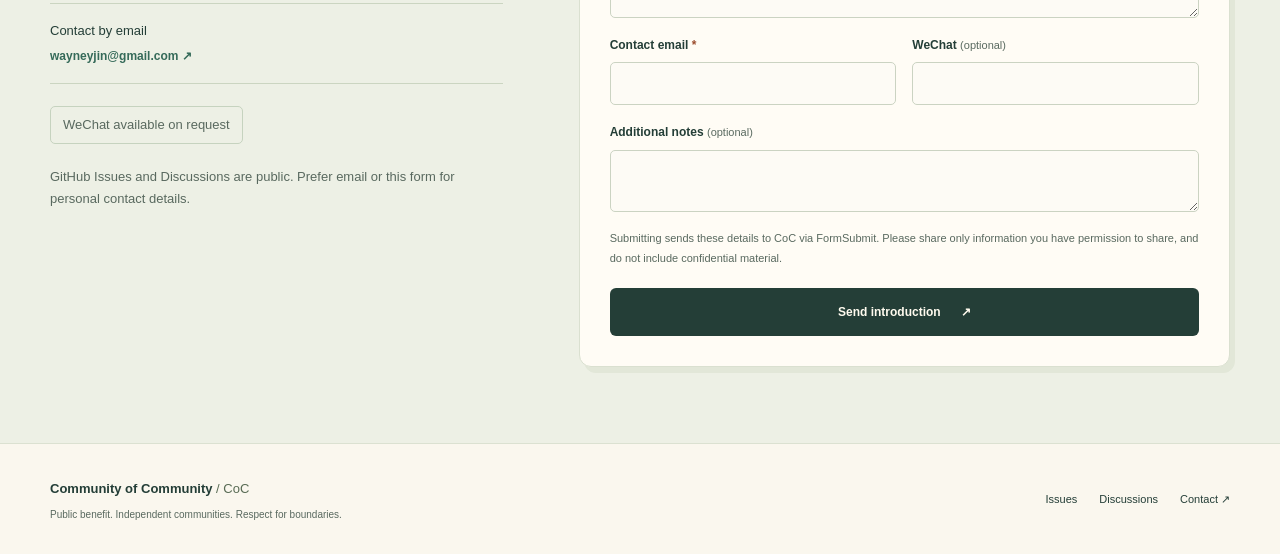
==== commit 50f5e3a1: "Update slogan to Make friends and Shared possibilities. Co-authored-by: Cursor <cursoragent@cursor.c" ====
--- a/docs/index.html
+++ b/docs/index.html
@@ -6,7 +6,7 @@
     <meta name="description" content="Community of Community (CoC) is a public-benefit, non-commercial space connecting independent communities through shared learning and collaboration.">
     <meta name="theme-color" content="#faf7ee">
     <meta name="robots" content="index, follow">
-    <title>Community of Community — Independent communities. Shared possibilities.</title>
+    <title>Community of Community — Make friends and Shared possibilities.</title>
     <link rel="icon" href="assets/coc-logo.png" type="image/png">
     <link rel="stylesheet" href="styles.css">
     <script src="main.js" defer></script>
@@ -33,7 +33,7 @@
       <section class="hero page-width" id="top" aria-labelledby="hero-title">
         <div class="hero-copy">
           <p class="eyebrow"><span class="status-dot" aria-hidden="true"></span><span data-i18n="hero.eyebrow">By communities, for communities</span></p>
-          <h1 id="hero-title"><span data-i18n="hero.titleOne">Independent communities.</span><span class="warm-underline" data-i18n="hero.titleTwo">Shared possibilities.</span></h1>
+          <h1 id="hero-title"><span data-i18n="hero.titleOne">Make friends</span><span class="warm-underline" data-i18n="hero.titleTwo">and Shared possibilities.</span></h1>
           <p class="hero-description" data-i18n="hero.description">A public-benefit, non-commercial space for community founders, organizers, and builders to connect, share experience, and create something meaningful together.</p>
           <div class="hero-actions">
             <a class="button button-dark" href="#collaboration"><span data-i18n="hero.action">Introduce your community</span><span aria-hidden="true">↗</span></a>
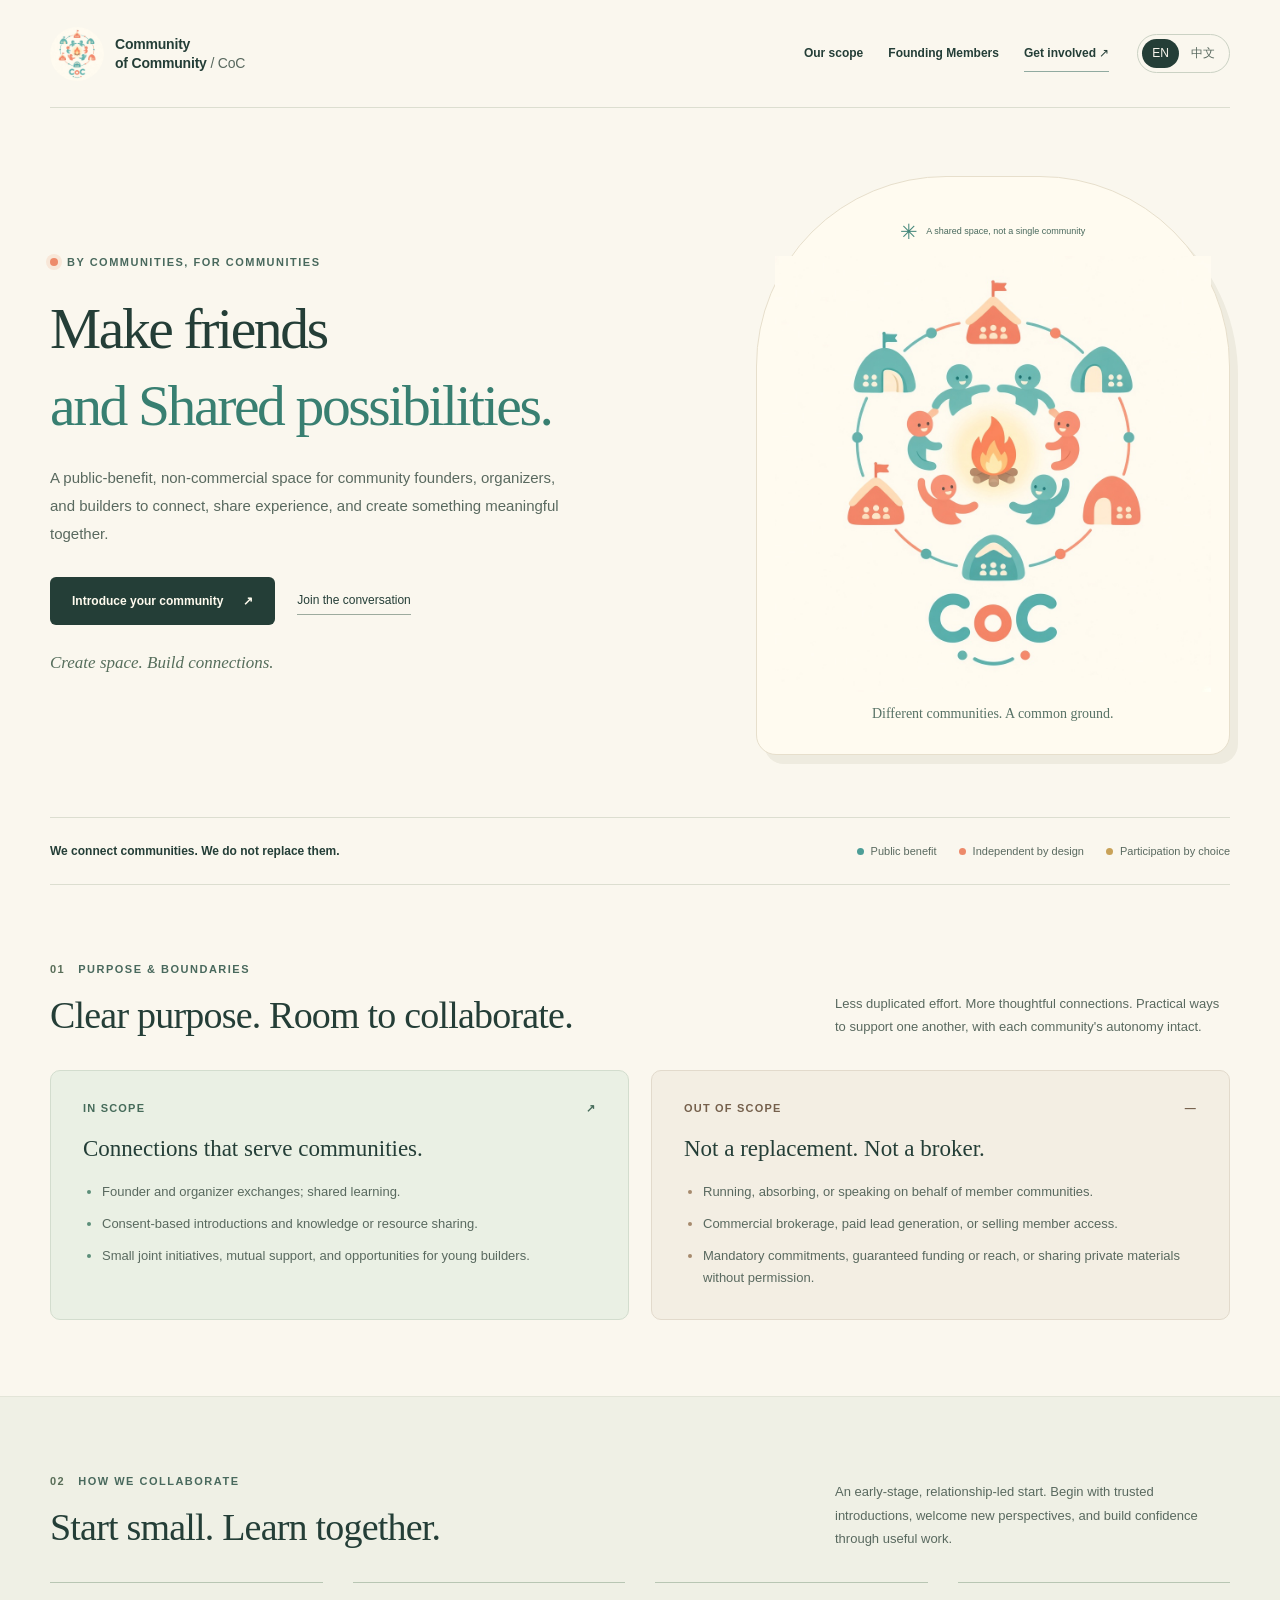
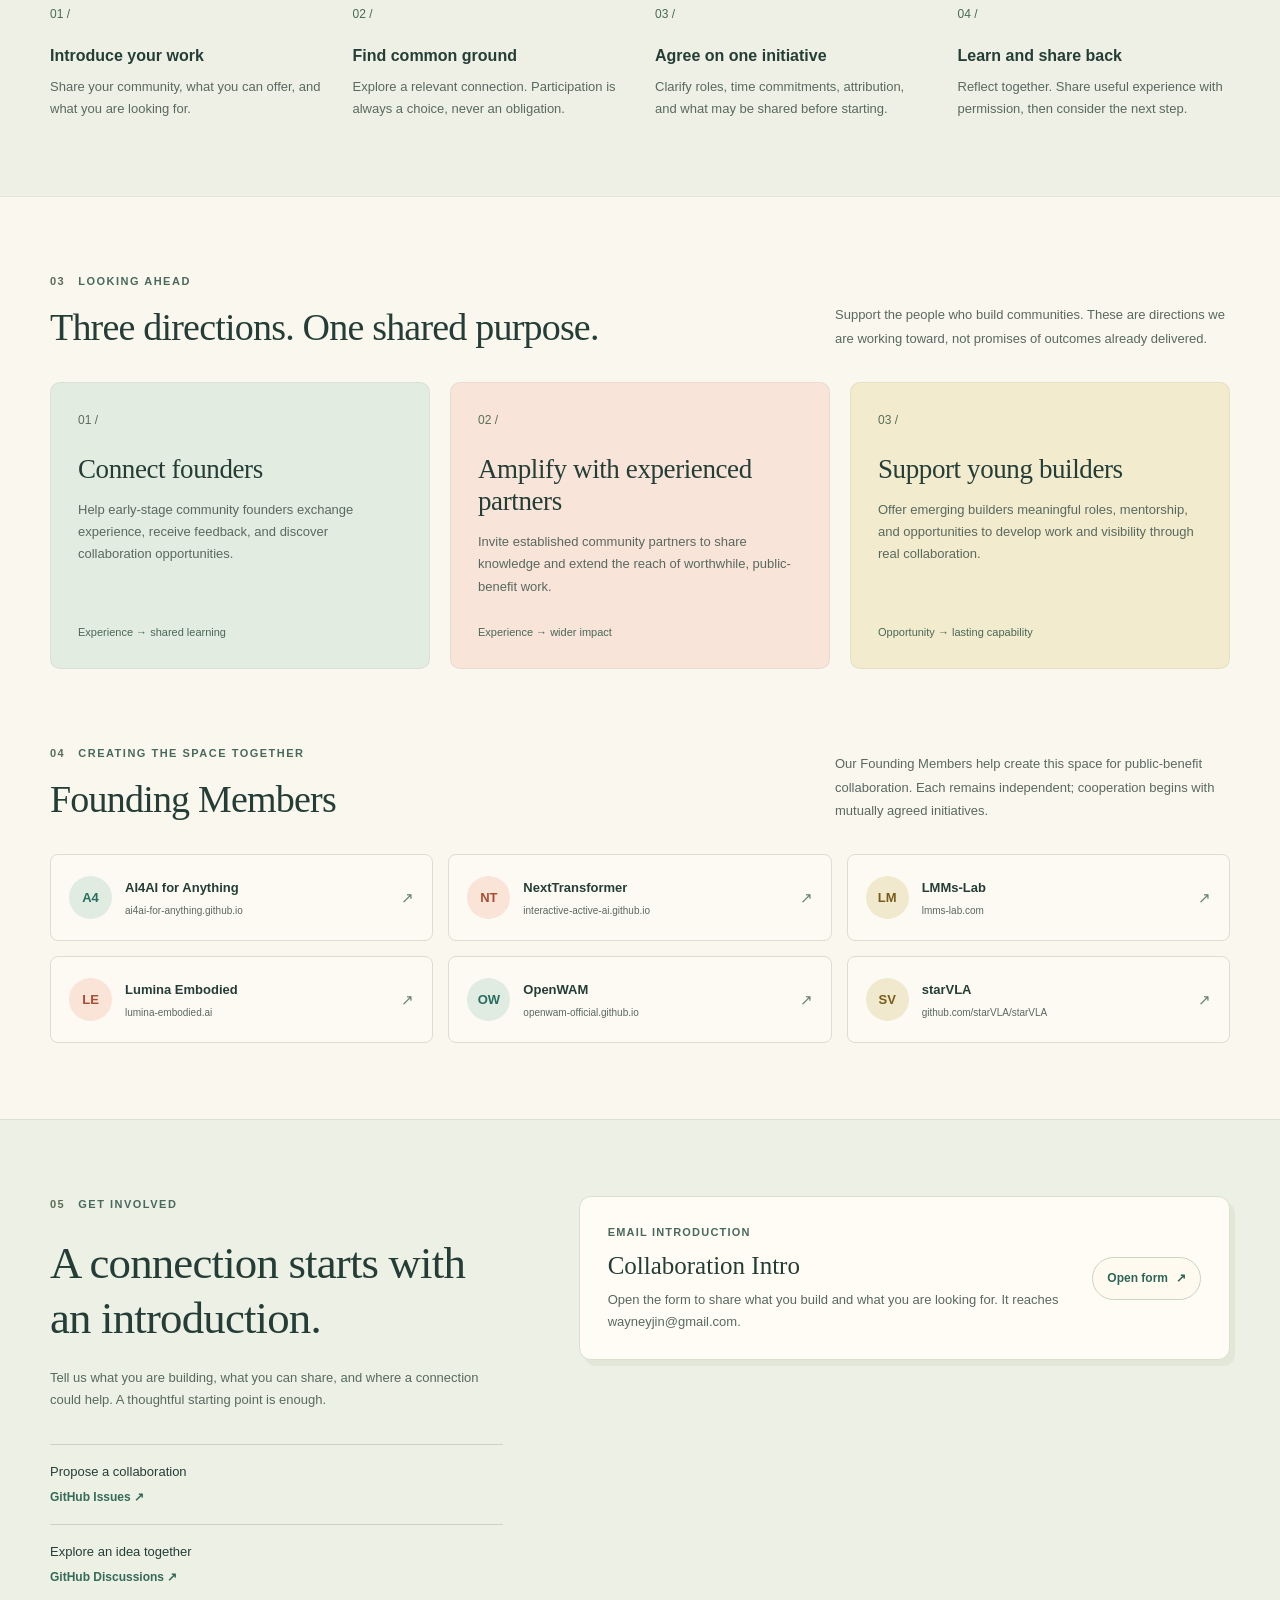
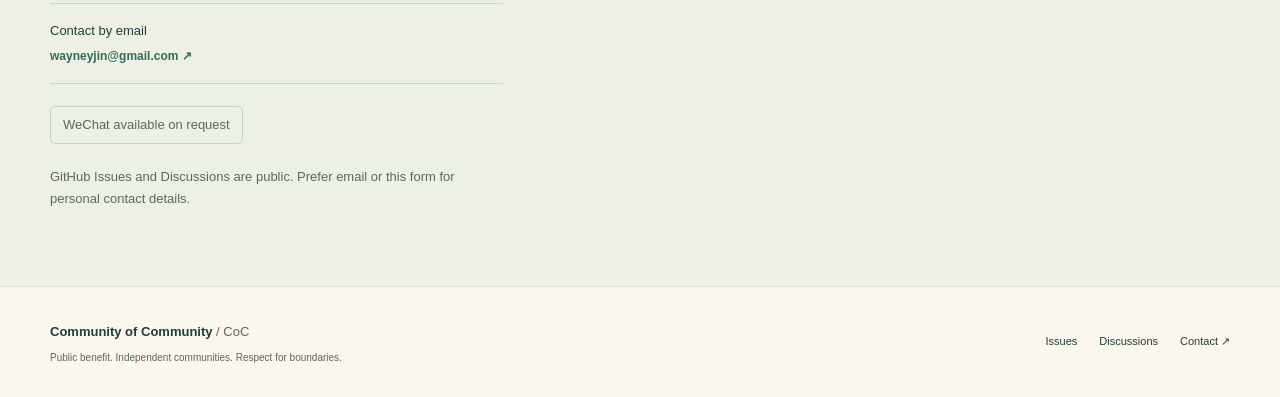
==== commit 0785e516: "Collapse the collaboration form behind an open prompt. Keep the contact section light by default and" ====
--- a/docs/index.html
+++ b/docs/index.html
@@ -21,7 +21,7 @@
       <nav class="primary-nav" aria-label="Main navigation" data-i18n-aria="nav.label">
         <a href="#scope" data-i18n="nav.scope">Our scope</a>
         <a href="#members" data-i18n="nav.members">Founding Members</a>
-        <a class="nav-contact" href="#collaboration" data-i18n="nav.contact">Get involved ↗</a>
+        <a class="nav-contact" href="#collaboration-form" data-i18n="nav.contact">Get involved ↗</a>
       </nav>
       <div class="language-switch" role="group" aria-label="Language" data-i18n-aria="language.label" hidden>
         <button type="button" data-language="en" aria-pressed="true" lang="en">EN</button>
@@ -36,7 +36,7 @@
           <h1 id="hero-title"><span data-i18n="hero.titleOne">Make friends</span><span class="warm-underline" data-i18n="hero.titleTwo">and Shared possibilities.</span></h1>
           <p class="hero-description" data-i18n="hero.description">A public-benefit, non-commercial space for community founders, organizers, and builders to connect, share experience, and create something meaningful together.</p>
           <div class="hero-actions">
-            <a class="button button-dark" href="#collaboration"><span data-i18n="hero.action">Introduce your community</span><span aria-hidden="true">↗</span></a>
+            <a class="button button-dark" href="#collaboration-form"><span data-i18n="hero.action">Introduce your community</span><span aria-hidden="true">↗</span></a>
             <a class="text-link" href="https://github.com/WayneJin0918/Community-of-Community/discussions" data-i18n="hero.discussions">Join the conversation</a>
           </div>
           <p class="hero-footnote" data-i18n="hero.note">Create space. Build connections.</p>
@@ -141,30 +141,44 @@
               <a href="mailto:wayneyjin@gmail.com"><span data-i18n="contact.email">Contact by email</span><span>wayneyjin@gmail.com ↗</span></a>
             </div>
             <p class="wechat-note" data-wechat data-i18n="contact.wechat">WeChat available on request</p>
-            <p class="contact-boundary" data-i18n="contact.boundary">GitHub conversations are shared with people who have repository access. Please use email or this form for personal contact details.</p>
+            <p class="contact-boundary" data-i18n="contact.boundary">GitHub Issues and Discussions are public. Prefer email or this form for personal contact details.</p>
           </div>
-          <form class="intro-form" id="intro-form" action="https://formsubmit.co/wayneyjin@gmail.com" method="POST" aria-labelledby="form-title" aria-describedby="form-privacy">
-            <div class="form-heading"><h3 id="form-title" data-i18n="form.title">Collaboration Intro</h3><p data-i18n="form.required">* Required fields</p></div>
-            <input type="hidden" name="_subject" value="CoC — Collaboration Intro">
-            <input type="hidden" name="_template" value="table">
-            <input type="hidden" name="_next" value="https://waynejin0918.github.io/Community-of-Community/?submitted=1">
-            <div class="honeypot" aria-hidden="true"><label for="form-honey">Leave this field empty</label><input type="text" id="form-honey" name="_honey" tabindex="-1" autocomplete="off"></div>
-            <div class="form-row">
-              <div class="form-field"><label for="intro-name"><span data-i18n="form.name">Name / preferred name</span> <span aria-hidden="true">*</span></label><input id="intro-name" name="name" autocomplete="name" required maxlength="120"></div>
-              <div class="form-field"><label for="intro-community"><span data-i18n="form.community">Community or project</span> <span aria-hidden="true">*</span></label><input id="intro-community" name="community" autocomplete="organization" required maxlength="200"></div>
-            </div>
-            <div class="form-field"><label for="intro-offer"><span data-i18n="form.offer">What can you offer?</span> <span aria-hidden="true">*</span></label><textarea id="intro-offer" name="offer" required maxlength="3000" rows="3" placeholder="Experience, knowledge, resources, or a shared initiative…" data-i18n-placeholder="form.offerPlaceholder"></textarea></div>
-            <div class="form-field"><label for="intro-seeking"><span data-i18n="form.seeking">What are you looking for?</span> <span aria-hidden="true">*</span></label><textarea id="intro-seeking" name="seeking" required maxlength="3000" rows="3" placeholder="A conversation, feedback, collaborators, or support…" data-i18n-placeholder="form.seekingPlaceholder"></textarea></div>
-            <div class="form-row">
-              <div class="form-field"><label for="intro-email"><span data-i18n="form.email">Contact email</span> <span aria-hidden="true">*</span></label><input type="email" id="intro-email" name="email" autocomplete="email" required maxlength="254"></div>
-              <div class="form-field"><label for="intro-wechat"><span data-i18n="form.wechat">WeChat</span> <span class="optional" data-i18n="form.optional">(optional)</span></label><input id="intro-wechat" name="wechat" maxlength="120" autocomplete="off"></div>
-            </div>
-            <div class="form-field"><label for="intro-notes"><span data-i18n="form.notes">Additional notes</span> <span class="optional" data-i18n="form.optional">(optional)</span></label><textarea id="intro-notes" name="notes" maxlength="3000" rows="2"></textarea></div>
-            <p class="form-privacy" id="form-privacy" data-i18n="form.privacy">Submitting sends these details to CoC via FormSubmit. Please share only information you have permission to share, and do not include confidential material.</p>
-            <button class="button button-dark submit-button" type="submit"><span data-i18n="form.submit" id="submit-label">Send introduction</span><span aria-hidden="true">↗</span></button>
-            <p class="form-status" id="form-status" role="status" aria-live="polite" aria-atomic="true" tabindex="-1"></p>
-            <noscript><p class="form-privacy">You can submit without JavaScript. FormSubmit will open a confirmation or thank-you page.</p></noscript>
-          </form>
+          <details class="intro-form-panel" id="collaboration-form">
+            <summary class="form-summary">
+              <span class="form-summary-copy">
+                <span class="form-summary-kicker" data-i18n="form.summaryKicker">Email introduction</span>
+                <strong id="form-title" data-i18n="form.summaryTitle">Collaboration Intro</strong>
+                <span class="form-summary-hint" data-i18n="form.summaryHint">Open the form to share what you build and what you are looking for. It reaches wayneyjin@gmail.com.</span>
+              </span>
+              <span class="form-summary-cta">
+                <span class="form-summary-open" data-i18n="form.summaryOpen">Open form</span>
+                <span class="form-summary-close" data-i18n="form.summaryClose">Close</span>
+                <span aria-hidden="true">↗</span>
+              </span>
+            </summary>
+            <form class="intro-form" id="intro-form" action="https://formsubmit.co/wayneyjin@gmail.com" method="POST" aria-describedby="form-privacy">
+              <div class="form-heading"><p data-i18n="form.required">* Required fields</p></div>
+              <input type="hidden" name="_subject" value="CoC — Collaboration Intro">
+              <input type="hidden" name="_template" value="table">
+              <input type="hidden" name="_next" value="https://waynejin0918.github.io/Community-of-Community/?submitted=1#collaboration-form">
+              <div class="honeypot" aria-hidden="true"><label for="form-honey">Leave this field empty</label><input type="text" id="form-honey" name="_honey" tabindex="-1" autocomplete="off"></div>
+              <div class="form-row">
+                <div class="form-field"><label for="intro-name"><span data-i18n="form.name">Name / preferred name</span> <span aria-hidden="true">*</span></label><input id="intro-name" name="name" autocomplete="name" required maxlength="120"></div>
+                <div class="form-field"><label for="intro-community"><span data-i18n="form.community">Community or project</span> <span aria-hidden="true">*</span></label><input id="intro-community" name="community" autocomplete="organization" required maxlength="200"></div>
+              </div>
+              <div class="form-field"><label for="intro-offer"><span data-i18n="form.offer">What can you offer?</span> <span aria-hidden="true">*</span></label><textarea id="intro-offer" name="offer" required maxlength="3000" rows="3" placeholder="Experience, knowledge, resources, or a shared initiative…" data-i18n-placeholder="form.offerPlaceholder"></textarea></div>
+              <div class="form-field"><label for="intro-seeking"><span data-i18n="form.seeking">What are you looking for?</span> <span aria-hidden="true">*</span></label><textarea id="intro-seeking" name="seeking" required maxlength="3000" rows="3" placeholder="A conversation, feedback, collaborators, or support…" data-i18n-placeholder="form.seekingPlaceholder"></textarea></div>
+              <div class="form-row">
+                <div class="form-field"><label for="intro-email"><span data-i18n="form.email">Contact email</span> <span aria-hidden="true">*</span></label><input type="email" id="intro-email" name="email" autocomplete="email" required maxlength="254"></div>
+                <div class="form-field"><label for="intro-wechat"><span data-i18n="form.wechat">WeChat</span> <span class="optional" data-i18n="form.optional">(optional)</span></label><input id="intro-wechat" name="wechat" maxlength="120" autocomplete="off"></div>
+              </div>
+              <div class="form-field"><label for="intro-notes"><span data-i18n="form.notes">Additional notes</span> <span class="optional" data-i18n="form.optional">(optional)</span></label><textarea id="intro-notes" name="notes" maxlength="3000" rows="2"></textarea></div>
+              <p class="form-privacy" id="form-privacy" data-i18n="form.privacy">Submitting sends these details to CoC via FormSubmit. Please share only information you have permission to share, and do not include confidential material.</p>
+              <button class="button button-dark submit-button" type="submit"><span data-i18n="form.submit" id="submit-label">Send introduction</span><span aria-hidden="true">↗</span></button>
+              <p class="form-status" id="form-status" role="status" aria-live="polite" aria-atomic="true" tabindex="-1"></p>
+              <noscript><p class="form-privacy">You can submit without JavaScript. FormSubmit will open a confirmation or thank-you page.</p></noscript>
+            </form>
+          </details>
         </div>
       </section>
     </main>
--- a/docs/styles.css
+++ b/docs/styles.css
@@ -125,9 +125,23 @@
 .contact-links a:hover > span:last-child { text-decoration: underline; text-underline-offset: 4px; }
 .contact-copy .wechat-note { display: inline-block; padding: 7px 12px; border: 1px solid #c6d3bf; border-radius: 5px; font-size: 11px; }
 .contact-copy .contact-boundary { font-size: 11px; }
-.intro-form { padding: 30px; border: 1px solid #dae0d0; border-radius: 12px; background: #fffcf5; box-shadow: 5px 6px 0 #e2e7d8; }
-.form-heading { display: flex; align-items: baseline; justify-content: space-between; gap: 16px; margin-bottom: 24px; }
-.form-heading h3 { font-family: var(--serif); font-size: 25px; font-weight: 500; }
+.intro-form-panel { border: 1px solid #dae0d0; border-radius: 12px; background: #fffcf5; box-shadow: 5px 6px 0 #e2e7d8; overflow: clip; }
+.intro-form-panel > summary { list-style: none; }
+.intro-form-panel > summary::-webkit-details-marker { display: none; }
+.form-summary { display: flex; align-items: center; justify-content: space-between; gap: 22px; padding: 26px 28px; cursor: pointer; user-select: none; }
+.form-summary-copy { display: grid; gap: 8px; min-width: 0; }
+.form-summary-kicker { color: #49695d; font-size: 11px; font-weight: 650; letter-spacing: 1.2px; text-transform: uppercase; }
+.form-summary strong { font-family: var(--serif); font-size: 25px; font-weight: 500; line-height: 1.25; }
+.form-summary-hint { color: var(--muted); font-size: 13px; line-height: 1.7; }
+.form-summary-cta { display: inline-flex; align-items: center; gap: 8px; flex-shrink: 0; padding: 10px 14px; border: 1px solid #cbd3c2; border-radius: 999px; background: #fffaf0; color: #2f6558; font-size: 12px; font-weight: 600; transition: background .2s, border-color .2s, transform .2s; }
+.form-summary:hover .form-summary-cta { background: #eef4e8; border-color: #9eb59f; transform: translateY(-1px); }
+.form-summary-close { display: none; }
+.intro-form-panel[open] .form-summary { border-bottom: 1px solid #e2e7d8; }
+.intro-form-panel[open] .form-summary-open { display: none; }
+.intro-form-panel[open] .form-summary-close { display: inline; }
+.intro-form-panel[open] .form-summary-cta > span[aria-hidden] { transform: rotate(90deg); }
+.intro-form { padding: 8px 28px 28px; }
+.form-heading { display: flex; align-items: baseline; justify-content: flex-end; gap: 16px; margin-bottom: 18px; }
 .form-heading p { color: var(--muted); font-size: 10px; }
 .form-row { display: grid; grid-template-columns: 1fr 1fr; gap: 16px; }
 .form-field { min-width: 0; margin-bottom: 17px; }
@@ -172,7 +186,8 @@
   .steps-grid { gap: 24px; }
   .member-grid { grid-template-columns: repeat(2, minmax(0, 1fr)); }
   .contact-layout { gap: 38px; }
-  .intro-form { padding: 24px; }
+  .form-summary { padding: 22px; gap: 16px; }
+  .intro-form { padding: 4px 22px 22px; }
   .form-row { grid-template-columns: 1fr; gap: 0; }
 }
 
@@ -221,8 +236,10 @@
   .steps-grid h3 { font-size: 15px; }
   .steps-grid p { font-size: 12px; }
   .contact-copy h2 { font-size: 34px; }
-  .intro-form { padding: 23px 18px; }
-  .form-heading h3 { font-size: 23px; }
+  .form-summary { flex-direction: column; align-items: flex-start; padding: 20px 18px; }
+  .form-summary strong { font-size: 22px; }
+  .form-summary-cta { align-self: stretch; justify-content: center; }
+  .intro-form { padding: 2px 18px 20px; }
   .form-row { grid-template-columns: 1fr; gap: 0; }
   .form-field input, .form-field textarea { font-size: 16px; }
   .site-footer nav { gap: 20px; }
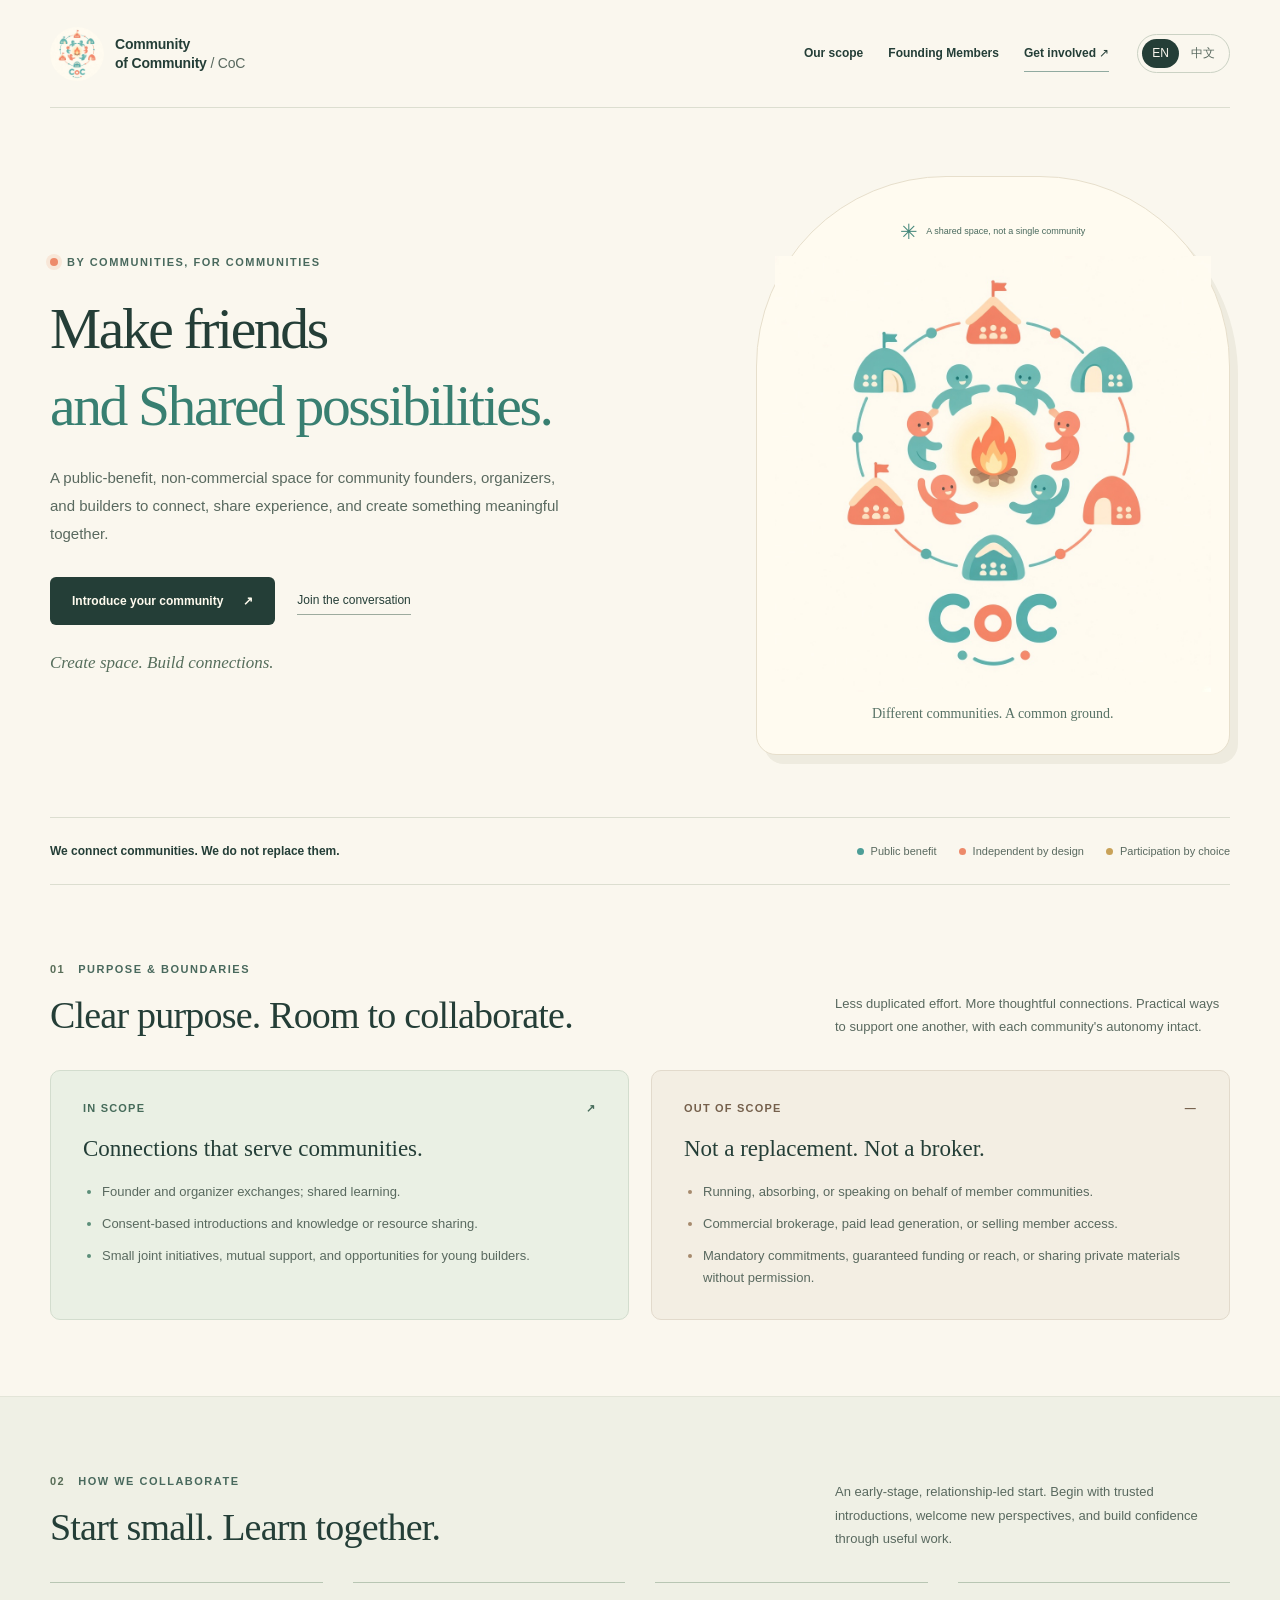
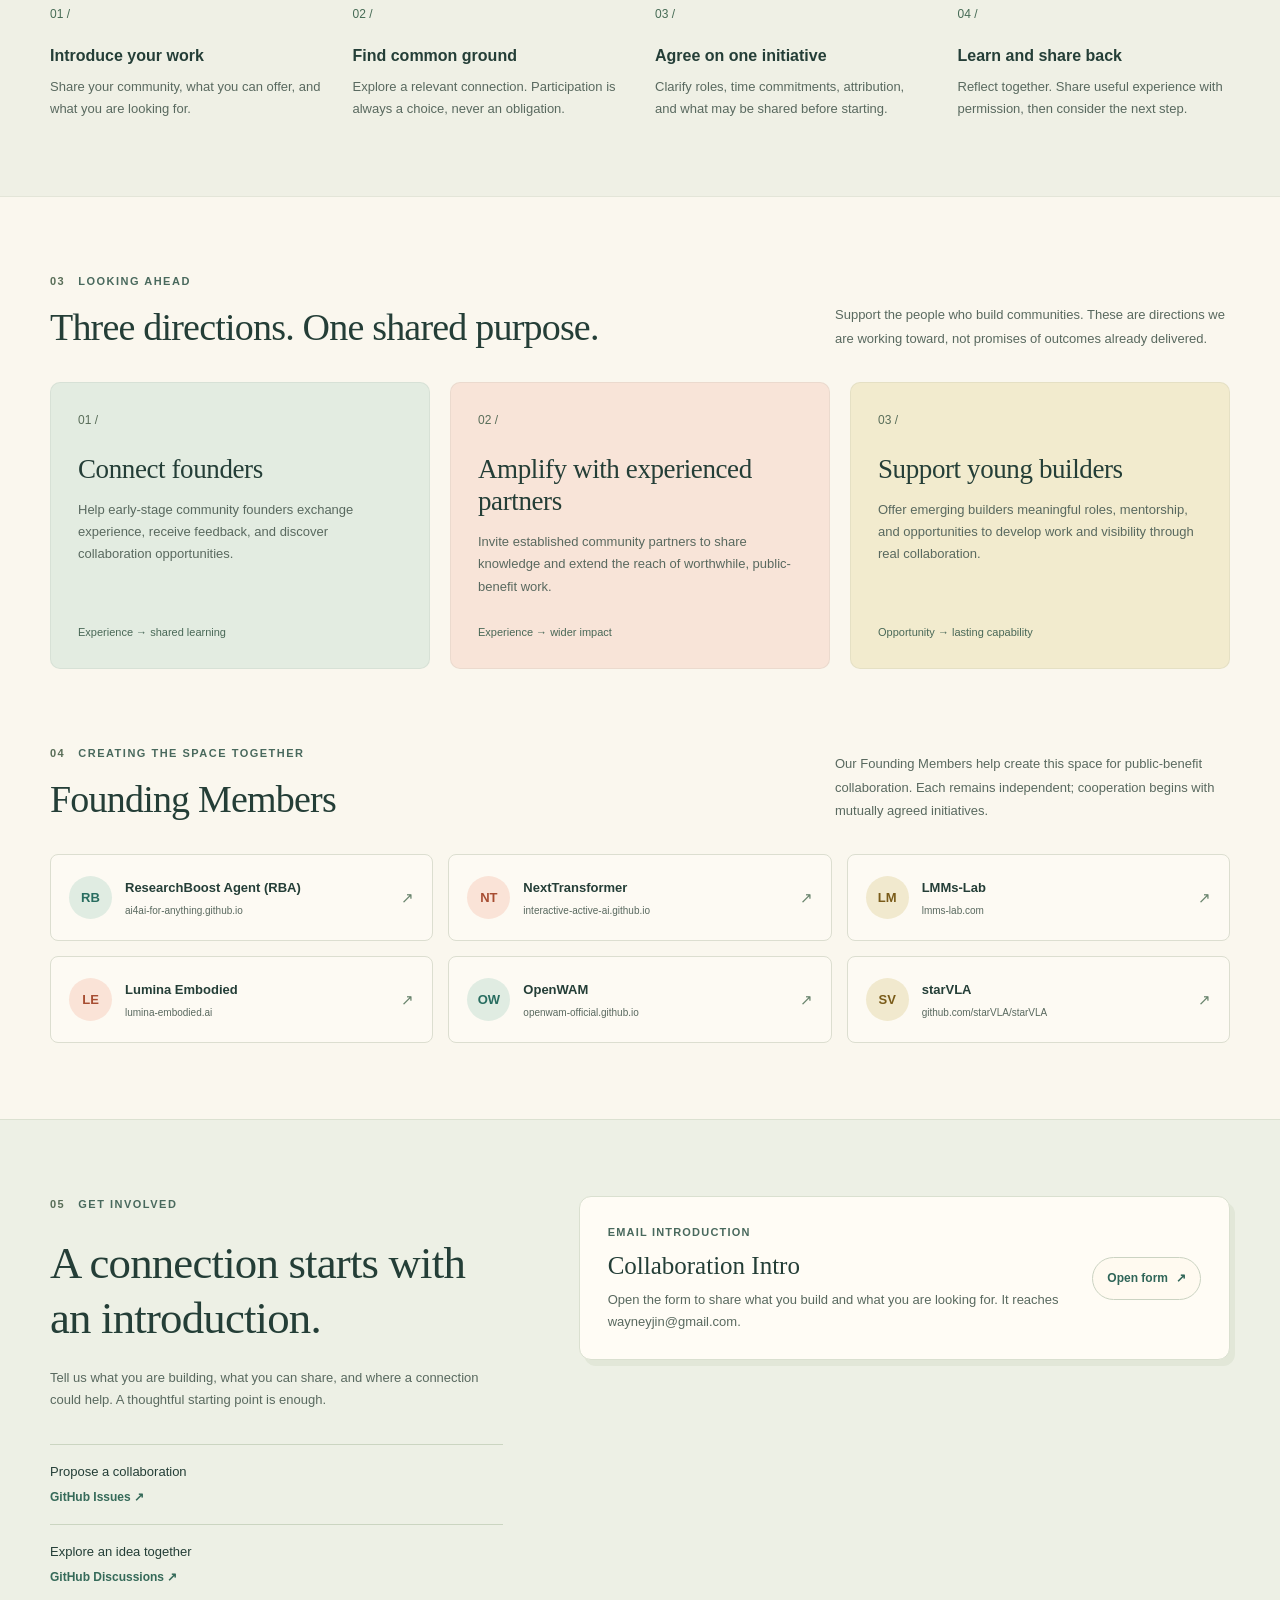
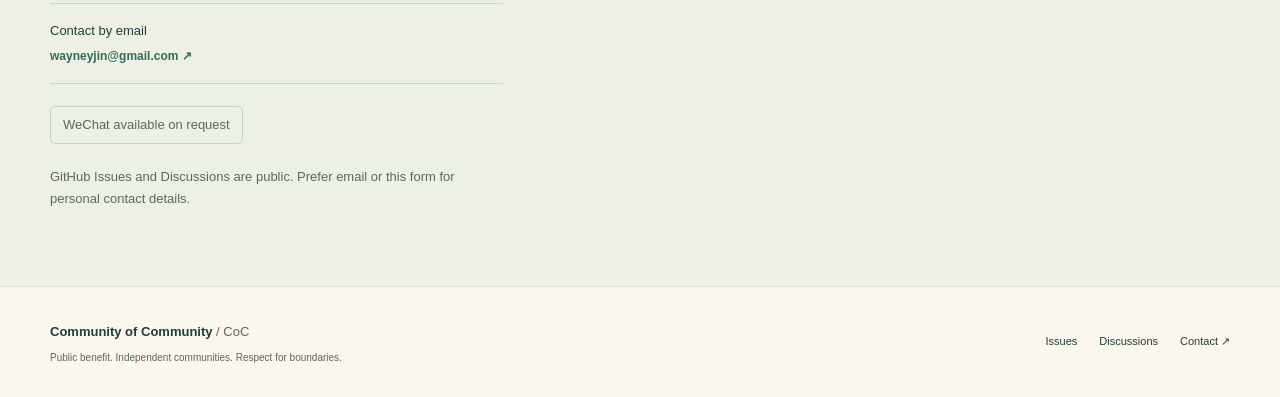
==== commit ed3177ae: "Rename AI4AI founding member to ResearchBoost Agent (RBA). Co-authored-by: Cursor <cursoragent@curso" ====
--- a/docs/index.html
+++ b/docs/index.html
@@ -120,7 +120,7 @@
           <p class="section-intro" data-i18n="members.intro">Our Founding Members help create this space for public-benefit collaboration. Each remains independent; cooperation begins with mutually agreed initiatives.</p>
         </div>
         <ul class="member-grid">
-          <li><a class="member-card" href="https://ai4ai-for-anything.github.io/" target="_blank" rel="noopener noreferrer"><span class="member-monogram member-teal" aria-hidden="true">A4</span><span class="member-info"><strong>AI4AI for Anything</strong><span>ai4ai-for-anything.github.io</span></span><span aria-hidden="true">↗</span></a></li>
+          <li><a class="member-card" href="https://ai4ai-for-anything.github.io/" target="_blank" rel="noopener noreferrer"><span class="member-monogram member-teal" aria-hidden="true">RB</span><span class="member-info"><strong>ResearchBoost Agent (RBA)</strong><span>ai4ai-for-anything.github.io</span></span><span aria-hidden="true">↗</span></a></li>
           <li><a class="member-card" href="https://interactive-active-ai.github.io/NextTransformer/" target="_blank" rel="noopener noreferrer"><span class="member-monogram member-coral" aria-hidden="true">NT</span><span class="member-info"><strong>NextTransformer</strong><span>interactive-active-ai.github.io</span></span><span aria-hidden="true">↗</span></a></li>
           <li><a class="member-card" href="https://www.lmms-lab.com/" target="_blank" rel="noopener noreferrer"><span class="member-monogram member-gold" aria-hidden="true">LM</span><span class="member-info"><strong>LMMs-Lab</strong><span>lmms-lab.com</span></span><span aria-hidden="true">↗</span></a></li>
           <li><a class="member-card" href="https://lumina-embodied.ai/" target="_blank" rel="noopener noreferrer"><span class="member-monogram member-coral" aria-hidden="true">LE</span><span class="member-info"><strong>Lumina Embodied</strong><span>lumina-embodied.ai</span></span><span aria-hidden="true">↗</span></a></li>
